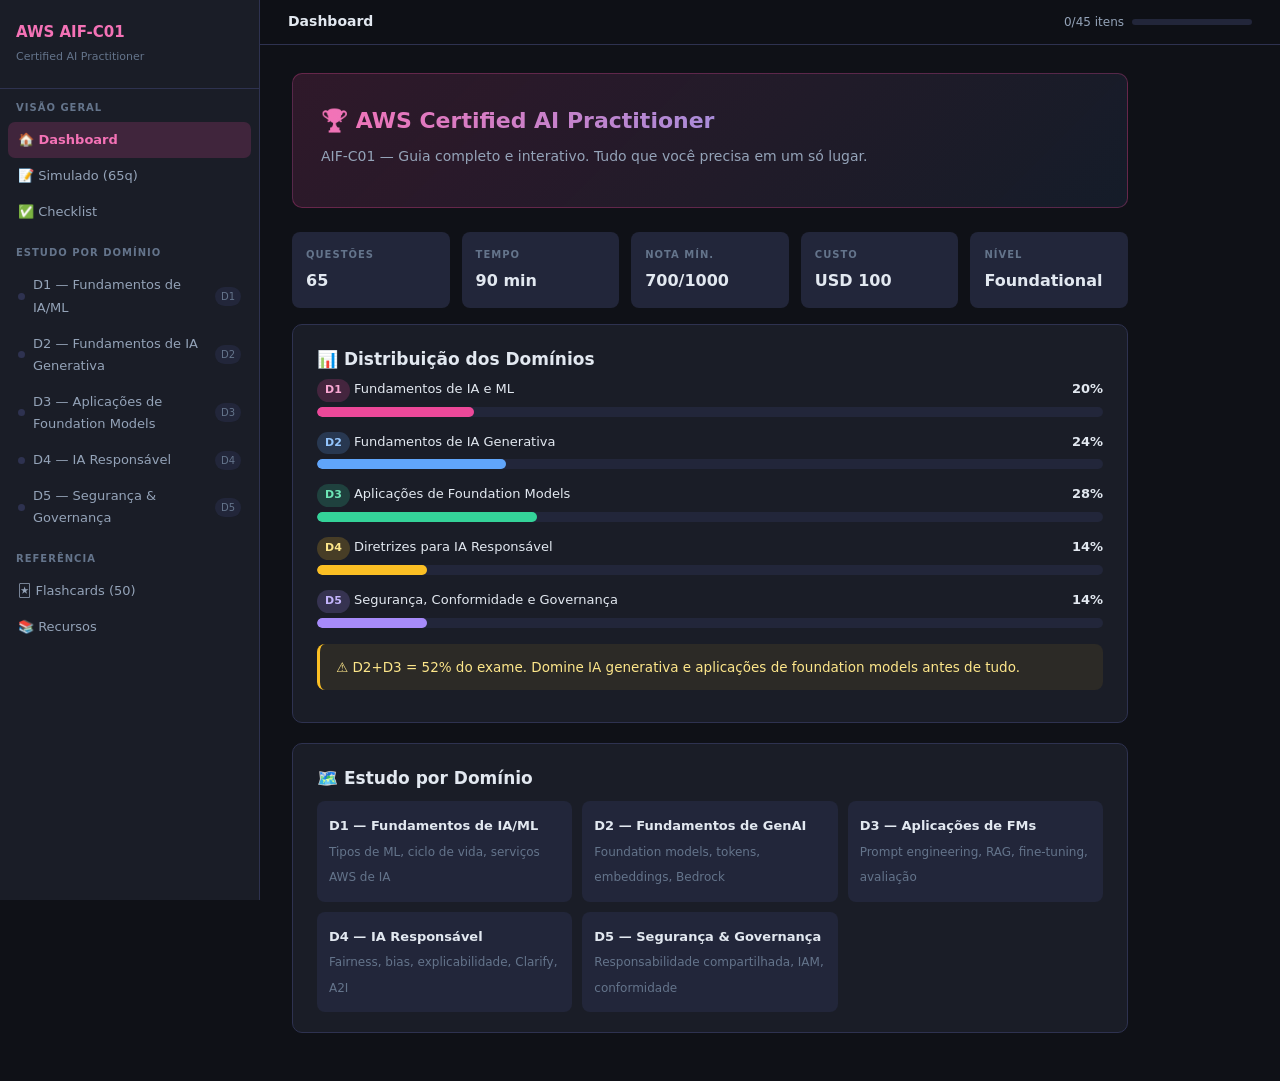
==== aws_aif_c01_study.html @ 3c51e14a "Add AWS AIF-C01 study page Adds a new certification study page for AWS AI Practitioner (AIF-C01) and" ====
<!DOCTYPE html>
<html lang="pt-BR">
<head>
<meta charset="UTF-8">
<meta name="viewport" content="width=device-width, initial-scale=1.0">
<title>AWS AIF-C01 — Guia de Estudos</title>
<style>
:root{--accent:#ec4899;--accent2:#f472b6;--accent-rgb:236,72,153;}
.td1{background:rgba(236,72,153,.2);color:#f9a8d4;}
.td2{background:rgba(96,165,250,.2);color:#93c5fd;}
.td3{background:rgba(52,211,153,.2);color:#6ee7b7;}
.td4{background:rgba(251,191,36,.2);color:#fde68a;}
.td5{background:rgba(167,139,250,.2);color:#c4b5fd;}
</style>
<link rel="stylesheet" href="study-engine.css">
</head>
<body>
<div id="overlay"></div>
<nav id="sidebar">
  <div id="sh" onclick="P('home',document.getElementById('nhome'))" style="cursor:pointer"><h1>AWS AIF-C01</h1><p>Certified AI Practitioner</p></div>
  <div class="ns">
    <div class="nst">Visão Geral</div>
    <div class="ni active" id="nhome" onclick="P('home',this)">🏠 Dashboard</div>
    <div class="ni" onclick="P('simulado',this)">📝 Simulado (65q)</div>
    <div class="ni" onclick="P('checklist',this)">✅ Checklist</div>
  </div>
  <div class="ns">
    <div class="nst">Estudo por Domínio</div>
    <div class="ni" id="nw1" onclick="P('w1',this)"><span class="dot"></span>D1 — Fundamentos de IA/ML<span class="nb">D1</span></div>
    <div class="ni" id="nw2" onclick="P('w2',this)"><span class="dot"></span>D2 — Fundamentos de IA Generativa<span class="nb">D2</span></div>
    <div class="ni" id="nw3" onclick="P('w3',this)"><span class="dot"></span>D3 — Aplicações de Foundation Models<span class="nb">D3</span></div>
    <div class="ni" id="nw4" onclick="P('w4',this)"><span class="dot"></span>D4 — IA Responsável<span class="nb">D4</span></div>
    <div class="ni" id="nw5" onclick="P('w5',this)"><span class="dot"></span>D5 — Segurança & Governança<span class="nb">D5</span></div>
  </div>
  <div class="ns">
    <div class="nst">Referência</div>
    <div class="ni" onclick="P('flashcards',this)">🃏 Flashcards (50)</div>
    <div class="ni" id="nresources" onclick="P('resources',this)">📚 Recursos</div>
  </div>
</nav>
<div id="main">
  <div id="topbar"><button id="hamburger" onclick="toggleSidebar()" aria-label="Menu">☰</button>
    <h2 id="tbtitle" onclick="P('home',document.getElementById('nhome'))" style="cursor:pointer" title="Voltar ao Dashboard">Dashboard</h2>
    <div class="pp"><span id="ptext">0 itens</span><div class="pbw"><div class="pbf" id="gpbar" style="width:0%"></div></div></div>
  </div>
  <div id="content">

<div id="page-home" class="page active">
  <div class="hero"><h1>🏆 AWS Certified AI Practitioner</h1><p>AIF-C01 — Guia completo e interativo. Tudo que você precisa em um só lugar.</p></div>
  <div class="ig">
    <div class="ii"><div class="lb">Questões</div><div class="vl">65</div></div>
    <div class="ii"><div class="lb">Tempo</div><div class="vl">90 min</div></div>
    <div class="ii"><div class="lb">Nota mín.</div><div class="vl">700/1000</div></div>
    <div class="ii"><div class="lb">Custo</div><div class="vl">USD 100</div></div>
    <div class="ii"><div class="lb">Nível</div><div class="vl">Foundational</div></div>
  </div>
  <div class="card">
    <div class="ct">📊 Distribuição dos Domínios</div>
    <div class="dbi"><div class="dbh"><span><span class="tag td1">D1</span> Fundamentos de IA e ML</span><strong>20%</strong></div><div class="dbt"><div class="dbf" style="width:0%;background:#ec4899" data-t="20"></div></div></div>
    <div class="dbi"><div class="dbh"><span><span class="tag td2">D2</span> Fundamentos de IA Generativa</span><strong>24%</strong></div><div class="dbt"><div class="dbf" style="width:0%;background:#60a5fa" data-t="24"></div></div></div>
    <div class="dbi"><div class="dbh"><span><span class="tag td3">D3</span> Aplicações de Foundation Models</span><strong>28%</strong></div><div class="dbt"><div class="dbf" style="width:0%;background:#34d399" data-t="28"></div></div></div>
    <div class="dbi"><div class="dbh"><span><span class="tag td4">D4</span> Diretrizes para IA Responsável</span><strong>14%</strong></div><div class="dbt"><div class="dbf" style="width:0%;background:#fbbf24" data-t="14"></div></div></div>
    <div class="dbi"><div class="dbh"><span><span class="tag td5">D5</span> Segurança, Conformidade e Governança</span><strong>14%</strong></div><div class="dbt"><div class="dbf" style="width:0%;background:#a78bfa" data-t="14"></div></div></div>
    <div class="al aw" style="margin-top:16px">⚠️ D2+D3 = 52% do exame. Domine IA generativa e aplicações de foundation models antes de tudo.</div>
  </div>
  <div class="card"><div class="ct">🗺️ Estudo por Domínio</div>
  <div style="display:grid;grid-template-columns:repeat(auto-fill,minmax(200px,1fr));gap:10px;margin-top:8px">
    <div style="background:var(--bg3);border-radius:8px;padding:12px;cursor:pointer" onclick="P('w1',document.getElementById('nw1'))"><strong style="font-size:13px">D1 — Fundamentos de IA/ML</strong><br><span style="font-size:12px;color:var(--text3)">Tipos de ML, ciclo de vida, serviços AWS de IA</span></div>
    <div style="background:var(--bg3);border-radius:8px;padding:12px;cursor:pointer" onclick="P('w2',document.getElementById('nw2'))"><strong style="font-size:13px">D2 — Fundamentos de GenAI</strong><br><span style="font-size:12px;color:var(--text3)">Foundation models, tokens, embeddings, Bedrock</span></div>
    <div style="background:var(--bg3);border-radius:8px;padding:12px;cursor:pointer" onclick="P('w3',document.getElementById('nw3'))"><strong style="font-size:13px">D3 — Aplicações de FMs</strong><br><span style="font-size:12px;color:var(--text3)">Prompt engineering, RAG, fine-tuning, avaliação</span></div>
    <div style="background:var(--bg3);border-radius:8px;padding:12px;cursor:pointer" onclick="P('w4',document.getElementById('nw4'))"><strong style="font-size:13px">D4 — IA Responsável</strong><br><span style="font-size:12px;color:var(--text3)">Fairness, bias, explicabilidade, Clarify, A2I</span></div>
    <div style="background:var(--bg3);border-radius:8px;padding:12px;cursor:pointer" onclick="P('w5',document.getElementById('nw5'))"><strong style="font-size:13px">D5 — Segurança & Governança</strong><br><span style="font-size:12px;color:var(--text3)">Responsabilidade compartilhada, IAM, conformidade</span></div>
  </div>
  </div>
</div>

<div id="page-simulado" class="page">
<h2 class="sh">📝 Simulado — AWS AIF-C01</h2>
<p style="margin-bottom:20px">65 questões · 90 min · Mínimo: 700/1000</p>
<div id="exam-start">
<div class="card" style="max-width:520px">
<div style="font-size:48px;text-align:center;margin-bottom:12px">🎓</div>
<div class="ct" style="justify-content:center">Pronto para o simulado?</div>
<p>Simula o exame real com questões embaralhadas e timer.</p>
<div style="display:grid;grid-template-columns:1fr 1fr;gap:10px;margin:16px 0"><div style="background:var(--bg3);padding:10px;border-radius:8px;font-size:13px"><strong>D1</strong> — 13q (20%)</div>
<div style="background:var(--bg3);padding:10px;border-radius:8px;font-size:13px"><strong>D2</strong> — 16q (24%)</div>
<div style="background:var(--bg3);padding:10px;border-radius:8px;font-size:13px"><strong>D3</strong> — 18q (28%)</div>
<div style="background:var(--bg3);padding:10px;border-radius:8px;font-size:13px"><strong>D4</strong> — 9q (14%)</div>
<div style="background:var(--bg3);padding:10px;border-radius:8px;font-size:13px;grid-column:span 2;text-align:center"><strong>D5</strong> — 9q (14%)</div>
</div>
<button class="btn bp" style="font-size:15px;padding:12px 32px;width:100%;margin-top:8px" onclick="startExam()">▶ Iniciar Simulado</button>
</div>
</div>
<div id="exam-body" style="display:none">
<div class="exam-header">
<div><div style="font-size:11px;color:var(--text3)">TEMPO</div><div class="exam-timer" id="exam-clock">90:00</div></div>
<div class="exam-prog">
<div class="exam-qnum" id="exam-qnum">Questão 1 de 65</div>
<div class="exam-bar"><div class="exam-bf" id="exam-bf" style="width:1%"></div></div>
<div style="font-size:11px;color:var(--text3);margin-top:4px" id="exam-score-live">Respondidas: 0 | Marcadas: 0</div>
</div>
</div>
<div class="card">
<div class="exam-domain" id="exam-domain"></div>
<div class="exam-q" id="exam-q"></div>
<div id="exam-opts"></div>
<div class="exam-nav">
<button class="btn bg" onclick="examNav(-1)">← Anterior</button>
<button class="exam-flag" onclick="examFlag()">🚩 Marcar</button>
<button class="btn bp" onclick="examNav(1)" style="margin-left:auto">Próxima →</button>
</div>
<div style="margin-top:12px;display:flex;gap:6px;flex-wrap:wrap" id="exam-dots"></div>
</div>
<button class="btn" onclick="finishExam()" style="background:#f87171;color:#fff;margin-top:4px">⏹ Encerrar</button>
</div>
<div id="exam-result" style="display:none"><div class="card" id="exam-result-card"></div></div>
<div class="card"><div class="ct">📈 Histórico de Tentativas</div><div id="exam-history"></div></div>
</div>

<div id="page-w1" class="page">
<h2 class="sh">D1 — Fundamentos de IA e ML</h2><p style="margin-bottom:20px">Conceitos de IA/ML/Deep Learning, tipos de aprendizado, ciclo de vida de ML, serviços AWS de IA</p>
<div class="card"><div class="ct">🧠 Quiz — D1 — Fundamentos de IA e ML</div><div id="qw1"></div></div>
</div>
<div id="page-w2" class="page">
<h2 class="sh">D2 — Fundamentos de IA Generativa</h2><p style="margin-bottom:20px">Foundation models, tokens, embeddings, Transformers, Amazon Bedrock, RAG</p>
<div class="card"><div class="ct">🧠 Quiz — D2 — Fundamentos de IA Generativa</div><div id="qw2"></div></div>
</div>
<div id="page-w3" class="page">
<h2 class="sh">D3 — Aplicações de Foundation Models</h2><p style="margin-bottom:20px">Prompt engineering, RAG, fine-tuning, Bedrock Agents/Knowledge Bases, avaliação de modelos</p>
<div class="card"><div class="ct">🧠 Quiz — D3 — Aplicações de Foundation Models</div><div id="qw3"></div></div>
</div>
<div id="page-w4" class="page">
<h2 class="sh">D4 — Diretrizes para IA Responsável</h2><p style="margin-bottom:20px">Fairness, bias, explicabilidade, SageMaker Clarify, Amazon A2I, Guardrails</p>
<div class="card"><div class="ct">🧠 Quiz — D4 — Diretrizes para IA Responsável</div><div id="qw4"></div></div>
</div>
<div id="page-w5" class="page">
<h2 class="sh">D5 — Segurança, Conformidade e Governança</h2><p style="margin-bottom:20px">Responsabilidade compartilhada, IAM, criptografia, conformidade, governança de dados</p>
<div class="card"><div class="ct">🧠 Quiz — D5 — Segurança, Conformidade e Governança</div><div id="qw5"></div></div>
</div>

<div id="page-flashcards" class="page">
<h2 class="sh">🃏 Flashcards (50 cards)</h2>
<p>Clique no card para revelar. Use setas ou teclado ← → para navegar, Espaço para virar.</p>
<div style="display:flex;gap:8px;margin-bottom:16px;flex-wrap:wrap" id="fc-tags"></div>
<div class="fcw" onclick="flipFC()">
<div class="fc" id="fc-card">
<div class="cf front"><div style="font-size:12px;color:var(--accent2);margin-bottom:10px"><span id="fc-dom"></span><span id="fc-due-badge" class="fc-due-badge" style="display:none">revisão</span></div><div style="font-size:16px;font-weight:600;line-height:1.5" id="fc-front"></div><div class="hint">clique para revelar →</div></div>
<div class="cf back"><div style="font-size:12px;color:var(--green);margin-bottom:10px" id="fc-dom2"></div><div style="font-size:14px;line-height:1.6;color:var(--text)" id="fc-back"></div></div></div>
</div>
<div class="fc-known-controls">
<button class="btn fbt-unknown" onclick="fcMarkUnknown()">😕 Ainda não sei</button>
<button class="btn fbt-known" onclick="fcMarkKnown()">✅ Já sei</button>
</div>
<div style="display:flex;align-items:center;gap:12px;margin-bottom:12px">
<button class="btn bg" onclick="fcNav(-1)">← Anterior</button>
<span style="font-size:13px;color:var(--text3)" id="fc-ctr">1 / 50</span>
<button class="btn bg" onclick="fcNav(1)">Próximo →</button>
<button class="btn bp" onclick="shuffleFC()" style="margin-left:auto">🔀 Embaralhar</button>
</div>
</div>

<div id="page-checklist" class="page">
<h2 class="sh">✅ Checklist de Prontidão</h2>
<p>Marque os tópicos que você já domina. Progresso salvo automaticamente.</p>
<div class="cp"><div class="cpf" id="cpfill" style="width:0%"></div></div>
<div style="font-size:13px;color:var(--text2);margin-bottom:20px" id="cptxt">0 de 0 completos</div>
<div id="chklist"></div>
</div>

<div id="page-resources" class="page">
<h2 class="sh">📚 Recursos & Links</h2>
<div class="card"><a href="https://aws.amazon.com/certification/certified-ai-practitioner/" target="_blank" style="display:flex;align-items:center;gap:10px;padding:9px 0;border-bottom:1px solid rgba(46,50,80,.4);color:var(--text2);text-decoration:none;font-size:13.5px" onmouseover="this.style.color='var(--accent2)'" onmouseout="this.style.color='var(--text2)'">📘 AWS Certified AI Practitioner (Página oficial)</a>
<a href="https://aws.amazon.com/what-is/foundation-models/" target="_blank" style="display:flex;align-items:center;gap:10px;padding:9px 0;border-bottom:1px solid rgba(46,50,80,.4);color:var(--text2);text-decoration:none;font-size:13.5px" onmouseover="this.style.color='var(--accent2)'" onmouseout="this.style.color='var(--text2)'">🧠 O que são Foundation Models</a>
<a href="https://aws.amazon.com/bedrock/" target="_blank" style="display:flex;align-items:center;gap:10px;padding:9px 0;border-bottom:1px solid rgba(46,50,80,.4);color:var(--text2);text-decoration:none;font-size:13.5px" onmouseover="this.style.color='var(--accent2)'" onmouseout="this.style.color='var(--text2)'">☁️ Amazon Bedrock</a>
<a href="https://aws.amazon.com/machine-learning/ai-services/" target="_blank" style="display:flex;align-items:center;gap:10px;padding:9px 0;border-bottom:1px solid rgba(46,50,80,.4);color:var(--text2);text-decoration:none;font-size:13.5px" onmouseover="this.style.color='var(--accent2)'" onmouseout="this.style.color='var(--text2)'">🛠️ Serviços de IA da AWS</a>
<a href="https://aws.amazon.com/machine-learning/responsible-ai/" target="_blank" style="display:flex;align-items:center;gap:10px;padding:9px 0;border-bottom:1px solid rgba(46,50,80,.4);color:var(--text2);text-decoration:none;font-size:13.5px" onmouseover="this.style.color='var(--accent2)'" onmouseout="this.style.color='var(--text2)'">⚖️ IA Responsável na AWS</a>
<a href="https://docs.aws.amazon.com/whitepapers/latest/aws-overview/introduction.html" target="_blank" style="display:flex;align-items:center;gap:10px;padding:9px 0;border-bottom:1px solid rgba(46,50,80,.4);color:var(--text2);text-decoration:none;font-size:13.5px" onmouseover="this.style.color='var(--accent2)'" onmouseout="this.style.color='var(--text2)'">📄 AWS Overview — The Basics</a>
<a href="https://aws.amazon.com/free/" target="_blank" style="display:flex;align-items:center;gap:10px;padding:9px 0;border-bottom:1px solid rgba(46,50,80,.4);color:var(--text2);text-decoration:none;font-size:13.5px" onmouseover="this.style.color='var(--accent2)'" onmouseout="this.style.color='var(--text2)'">🔧 AWS Free Tier — Pratique sem custo</a>
</div>
</div>

</div></div></div>
<script src="study-engine.js"></script>
<script>
const TITLES={'home':'Dashboard','simulado':'Simulado Completo','flashcards':'Flashcards','checklist':'Checklist','resources':'Recursos','w1':'D1 — Fundamentos de IA e ML','w2':'D2 — Fundamentos de IA Generativa','w3':'D3 — Aplicações de Foundation Models','w4':'D4 — IA Responsável','w5':'D5 — Segurança & Governança',};
const QD={
w1:[
{q:'O que é Machine Learning?',o:['Um conjunto de regras codificadas manualmente para toda decisão','Subcampo da IA em que sistemas aprendem padrões a partir de dados em vez de serem explicitamente programados','Um tipo de banco de dados NoSQL','Uma técnica exclusiva para geração de imagens'],a:1,e:'ML permite que sistemas aprendam padrões e façam previsões a partir de dados, sem regras explícitas codificadas para cada cenário.'},
{q:'Qual é a relação entre IA, ML e Deep Learning?',o:['São termos equivalentes','ML é subconjunto de IA; Deep Learning é subconjunto de ML','Deep Learning é o campo mais amplo','IA é subconjunto de ML'],a:1,e:'IA ⊃ ML ⊃ Deep Learning — cada um é um subconjunto mais especializado do anterior.'},
{q:'O que caracteriza aprendizado supervisionado?',o:['Não usa dados rotulados','Usa dados rotulados (com respostas conhecidas) para treinar o modelo','Aprende por tentativa e erro com recompensas','Agrupa dados sem rótulos'],a:1,e:'Supervised learning treina com pares entrada-saída rotulados (labels conhecidos), como classificação e regressão.'},
{q:'O que caracteriza aprendizado não supervisionado?',o:['Usa recompensas e penalidades','Encontra padrões e estruturas em dados sem rótulos','Requer grandes volumes de dados rotulados','É usado apenas para geração de texto'],a:1,e:'Unsupervised learning (ex: clustering, redução de dimensionalidade) busca padrões em dados sem rótulos.'},
{q:'O que é aprendizado por reforço (reinforcement learning)?',o:['Aprendizado a partir de dados históricos rotulados','Um agente aprende por tentativa e erro, recebendo recompensas ou penalidades pelas ações','Agrupamento de dados semelhantes','Redução de dimensionalidade de features'],a:1,e:'RL treina um agente a tomar decisões sequenciais maximizando recompensa cumulativa através de interação com um ambiente.'},
{q:'Quais são as etapas típicas do ciclo de vida de ML?',o:['Apenas treinamento e deploy','Coleta de dados → preparação → engenharia de features → treinamento → avaliação → deploy → monitoramento','Apenas coleta e avaliação','Deploy seguido de coleta de dados'],a:1,e:'O ciclo de vida de ML é iterativo: coleta/preparação de dados, feature engineering, treinamento, avaliação, deploy e monitoramento contínuo.'},
{q:'O que é "overfitting" em um modelo de ML?',o:['O modelo generaliza bem para dados novos','O modelo memoriza os dados de treino e performa mal em dados novos','O modelo não aprendeu nada dos dados','O modelo tem poucos parâmetros'],a:1,e:'Overfitting ocorre quando o modelo se ajusta excessivamente aos dados de treino, perdendo capacidade de generalização.'},
{q:'Qual serviço AWS é usado para construir, treinar e implantar modelos de ML customizados?',o:['Amazon Comprehend','Amazon SageMaker','Amazon Polly','Amazon Textract'],a:1,e:'SageMaker é o serviço central da AWS para todo o ciclo de vida de ML: preparação de dados, treinamento, tuning e deploy de modelos customizados.'},
{q:'Qual serviço AWS extrai texto e dados estruturados de documentos escaneados (formulários, notas fiscais)?',o:['Amazon Rekognition','Amazon Textract','Amazon Transcribe','Amazon Kendra'],a:1,e:'Textract extrai texto, tabelas e formulários de documentos digitalizados usando OCR e ML.'},
{q:'Quando NÃO é apropriado usar machine learning para resolver um problema?',o:['Quando há grande volume de dados históricos','Quando regras determinísticas simples já resolvem o problema com precisão','Quando o problema envolve padrões complexos','Quando é necessário processar linguagem natural'],a:1,e:'ML adiciona complexidade e custo; se um conjunto simples de regras (if/else) resolve o problema de forma confiável, ML é desnecessário.'},
],
w2:[
{q:'O que é um foundation model (modelo de fundação)?',o:['Um modelo pequeno treinado para uma única tarefa específica','Um modelo grande pré-treinado em dados massivos e diversos, adaptável a múltiplas tarefas','Um banco de dados de treinamento','Um algoritmo de clustering'],a:1,e:'Foundation models são pré-treinados em grandes volumes de dados diversos e podem ser adaptados (fine-tuned ou via prompting) para várias tarefas downstream.'},
{q:'O que é um "token" no contexto de modelos de linguagem?',o:['Uma senha de autenticação da API','Uma unidade de texto (palavra, subpalavra ou caractere) que o modelo processa','Um tipo de rede neural','Uma métrica de avaliação'],a:1,e:'Tokens são as unidades básicas de texto (fragmentos de palavras) em que o modelo divide o input/output para processamento.'},
{q:'O que são "embeddings"?',o:['Representações numéricas (vetores) de texto/dados que capturam significado semântico','Um tipo de arquitetura de rede neural','Parâmetros do modelo','Hiperparâmetros de treinamento'],a:0,e:'Embeddings convertem texto (ou outros dados) em vetores numéricos, posicionando itens semanticamente similares próximos no espaço vetorial.'},
{q:'O que é a arquitetura Transformer, base dos LLMs modernos?',o:['Uma rede neural convolucional para imagens','Uma arquitetura baseada em "self-attention" que processa sequências em paralelo','Um algoritmo de clustering','Um tipo de banco de dados vetorial'],a:1,e:'Transformers usam self-attention para pesar a importância relativa de diferentes tokens em uma sequência, permitindo processamento paralelo eficiente.'},
{q:'O que é "alucinação" em IA generativa?',o:['Quando o modelo se recusa a responder','Quando o modelo gera conteúdo factualmente incorreto ou fabricado com confiança','Quando o modelo demora para responder','Quando o modelo usa muitos tokens'],a:1,e:'Alucinação é quando o modelo generativo produz informação incorreta, inventada ou não fundamentada, mas apresentada como fato.'},
{q:'Qual é uma desvantagem inerente dos modelos generativos que profissionais devem considerar?',o:['São sempre determinísticos','Podem ser não-determinísticos, difíceis de interpretar e propensos a alucinação','Não requerem avaliação humana','São sempre mais baratos que soluções tradicionais'],a:1,e:'Modelos generativos podem produzir saídas diferentes para o mesmo input (não-determinismo), têm baixa interpretabilidade e podem alucinar.'},
{q:'O que é o Amazon Bedrock?',o:['Um serviço de banco de dados relacional','Um serviço totalmente gerenciado que oferece acesso a múltiplos foundation models via API unificada','Uma ferramenta de visualização de dados','Um serviço de armazenamento de objetos'],a:1,e:'Bedrock oferece acesso serverless a FMs de múltiplos provedores através de uma API única, sem gerenciar infraestrutura.'},
{q:'Qual é a diferença entre um "base model" e um modelo fine-tuned?',o:['São idênticos','Base model é o modelo pré-treinado original; fine-tuned foi adicionalmente treinado em dados específicos','Fine-tuned é sempre menor que o base model','Base model não pode ser usado diretamente'],a:1,e:'O base model é o FM pré-treinado geral; fine-tuning ajusta seus pesos com dados adicionais específicos para melhorar performance em uma tarefa/domínio.'},
{q:'O que é RAG (Retrieval-Augmented Generation)?',o:['Uma técnica de compressão de modelos','Técnica que combina recuperação de informação externa com geração de texto pelo modelo','Um tipo de fine-tuning','Um algoritmo de treinamento supervisionado'],a:1,e:'RAG recupera documentos/trechos relevantes de uma base de conhecimento externa e os injeta no contexto do prompt.'},
{q:'Quais fatores são importantes ao escolher um foundation model para uma aplicação?',o:['Apenas o preço','Custo, latência, modalidade suportada, tamanho da janela de contexto e capacidades da tarefa','Apenas a popularidade do modelo','Apenas o número de parâmetros'],a:1,e:'A seleção de modelo deve balancear custo, latência, modalidades suportadas, tamanho de contexto e adequação às capacidades exigidas.'},
{q:'O que são modelos de difusão (diffusion models)?',o:['Modelos que geram texto através de árvores de decisão','Modelos generativos que aprendem a reverter um processo de adição de ruído, usados para gerar imagens','Modelos usados apenas para classificação','Modelos que fazem apenas tradução de idiomas'],a:1,e:'Diffusion models aprendem a remover ruído progressivamente de dados aleatórios até formar uma saída coerente.'},
{q:'Qual é uma métrica de valor de negócio relevante ao avaliar uma solução de IA generativa?',o:['Apenas o número de parâmetros do modelo','Eficiência, taxa de conversão e desempenho cross-domain','Apenas a velocidade de treinamento','Apenas o tamanho do dataset de treino'],a:1,e:'Métricas de negócio incluem eficiência operacional, taxa de conversão, satisfação do cliente e desempenho consistente entre casos de uso.'},
],
w3:[
{q:'O que é "prompt engineering"?',o:['Um tipo de fine-tuning','A prática de projetar e refinar prompts para obter as melhores respostas de um modelo generativo','Um algoritmo de treinamento de redes neurais','Uma técnica de compressão de modelos'],a:1,e:'Prompt engineering estrutura instruções/exemplos no prompt para guiar o modelo, sem alterar seus pesos.'},
{q:'O que é "few-shot prompting"?',o:['Fornecer zero exemplos no prompt','Incluir alguns exemplos de entrada-saída no prompt para guiar o formato/estilo da resposta','Treinar o modelo com poucos dados','Reduzir o tamanho do modelo'],a:1,e:'Few-shot prompting inclui alguns exemplos (input→output) no prompt, ajudando o modelo a entender o padrão esperado.'},
{q:'O que é "chain-of-thought prompting"?',o:['Pedir ao modelo para responder o mais rápido possível','Instruir o modelo a explicitar seu raciocínio passo a passo antes da resposta final','Encadear múltiplos modelos diferentes','Um tipo de fine-tuning supervisionado'],a:1,e:'Chain-of-thought (CoT) pede ao modelo para "pensar em voz alta", melhorando desempenho em tarefas de raciocínio.'},
{q:'Uma empresa quer que um FM responda com base em documentos internos atualizados diariamente, sem re-treinar o modelo. Qual abordagem é mais apropriada?',o:['Pré-treinamento do zero','RAG (Retrieval-Augmented Generation)','Fine-tuning completo do modelo','Reduzir a temperature do modelo'],a:1,e:'RAG incorpora conhecimento atualizado externamente sem o custo/latência de re-treinar o modelo.'},
{q:'Quais são os componentes típicos de uma arquitetura RAG?',o:['Apenas o modelo de linguagem','Base vetorial, mecanismo de embeddings, componente de recuperação e o modelo gerador','Apenas um banco de dados relacional','Apenas um pipeline de fine-tuning'],a:1,e:'RAG combina dados fonte em embeddings, um retriever que busca trechos relevantes, e o FM que gera a resposta.'},
{q:'Qual recurso do Amazon Bedrock consulta automaticamente uma base de conhecimento para respostas fundamentadas?',o:['Bedrock Guardrails','Knowledge Bases for Amazon Bedrock','Bedrock Playground','Model Evaluation'],a:1,e:'Knowledge Bases implementa RAG de forma gerenciada: indexa documentos, cria embeddings e recupera contexto relevante.'},
{q:'O que são "Agents for Amazon Bedrock"?',o:['Um serviço de suporte ao cliente','Recurso que permite FMs executarem tarefas multi-etapas invocando APIs externas','Um tipo de banco de dados vetorial','Uma ferramenta apenas de visualização'],a:1,e:'Bedrock Agents orquestram chamadas de API e raciocínio para que um FM complete tarefas complexas de forma autônoma.'},
{q:'Quando fine-tuning é mais apropriado do que prompt engineering?',o:['Quando é necessária apenas uma mudança rápida e barata de comportamento','Quando é necessário adaptar consistentemente o estilo/domínio e prompt engineering não é suficiente','Sempre, para qualquer caso de uso','Nunca — RAG substitui fine-tuning em todos os casos'],a:1,e:'Fine-tuning é indicado quando o comportamento precisa ser consistente e profundo, não alcançável apenas com prompting.'},
{q:'O que é ROUGE, usado na avaliação de modelos generativos?',o:['Uma métrica de custo computacional','Métrica que compara sobreposição de n-gramas entre o texto gerado e uma referência','Um algoritmo de treinamento','Um tipo de arquitetura de rede neural'],a:1,e:'ROUGE mede a sobreposição de sequências de palavras entre a saída do modelo e um texto de referência, comum em sumarização.'},
{q:'Por que a avaliação humana continua importante mesmo com métricas automáticas?',o:['Métricas automáticas capturam perfeitamente qualidade e coerência','Métricas automáticas podem não capturar nuances de qualidade, coerência e segurança','Avaliação humana é mais barata','Avaliação humana é sempre desnecessária'],a:1,e:'Métricas automáticas medem sobreposição textual mas não necessariamente qualidade real ou adequação.'},
{q:'O que é "Amazon SageMaker JumpStart"?',o:['Um serviço de banco de dados','Hub que oferece foundation models prontos para deploy e fine-tuning dentro do SageMaker','Uma ferramenta de BI','Um serviço de rede'],a:1,e:'SageMaker JumpStart fornece acesso a FMs e modelos pré-treinados com deploy e fine-tuning simplificados.'},
{q:'Uma equipe quer testar prompts em diferentes FMs no Bedrock antes de integrar à aplicação. Qual recurso usar?',o:['Bedrock Agents','Bedrock Playgrounds','Bedrock Guardrails','Bedrock Knowledge Bases'],a:1,e:'Os Playgrounds do Bedrock permitem testar prompts interativamente em diferentes modelos via console.'},
{q:'O que caracteriza pré-treinamento (pre-training), em contraste com fine-tuning?',o:['Pre-training usa poucos dados; fine-tuning usa muitos dados','Pre-training treina o modelo do zero em grandes volumes de dados gerais; fine-tuning ajusta um modelo já pronto','São o mesmo processo','Pre-training é sempre mais barato que fine-tuning'],a:1,e:'Pre-training constrói as capacidades gerais a partir de grandes corpora; fine-tuning refina um modelo já pronto com dados menores.'},
{q:'Qual é um trade-off importante do fine-tuning completo em vez de prompt engineering?',o:['Fine-tuning é sempre mais rápido e barato','Fine-tuning geralmente exige mais dados, tempo e custo, mas pode gerar resultados mais consistentes','Prompt engineering sempre supera fine-tuning em qualidade','Não há diferença prática entre as duas abordagens'],a:1,e:'Fine-tuning requer investimento maior comparado ao prompt engineering, mas pode produzir comportamento mais consistente e especializado.'},
],
w4:[
{q:'Quais são exemplos de dimensões da IA responsável segundo a AWS?',o:['Apenas velocidade e custo','Fairness, explicabilidade, privacidade/segurança, transparência, robustez, governança e controlabilidade','Apenas precisão do modelo','Apenas escalabilidade'],a:1,e:'A AWS define múltiplas dimensões: fairness, explainability, privacy & security, safety, controllability, veracity & robustness, transparency e governance.'},
{q:'O que é "viés" (bias) em um modelo de ML, e de onde geralmente se origina?',o:['Apenas de erros de programação','Frequentemente de dados de treinamento não representativos ou de escolhas no design do algoritmo','Apenas de hardware insuficiente','Nunca ocorre em modelos bem treinados'],a:1,e:'Bias pode vir de dados de treino não representativos ou de decisões no design/algoritmo do modelo.'},
{q:'Qual ferramenta da AWS ajuda a detectar viés e explicar previsões de modelos de ML?',o:['Amazon SageMaker Clarify','Amazon Comprehend','Amazon Polly','AWS Config'],a:0,e:'SageMaker Clarify detecta possíveis vieses nos dados e modelos e fornece explicações sobre as previsões.'},
{q:'O que é "Amazon Augmented AI (A2I)"?',o:['Um serviço de tradução automática','Serviço que facilita a construção de fluxos de revisão humana (human-in-the-loop)','Uma ferramenta de treinamento de modelos','Um banco de dados vetorial'],a:1,e:'Amazon A2I permite inserir revisão humana em pontos do pipeline de ML, especialmente para previsões de baixa confiança.'},
{q:'Qual é a diferença entre "interpretabilidade" e "explicabilidade" de um modelo?',o:['São sinônimos exatos','Interpretabilidade é entender como o modelo funciona internamente; explicabilidade explica por que uma previsão foi feita','Interpretabilidade só se aplica a modelos generativos','Explicabilidade elimina a necessidade de testes'],a:1,e:'Interpretabilidade é sobre o funcionamento geral do modelo; explicabilidade foca em justificar decisões individuais.'},
{q:'O que são "Guardrails for Amazon Bedrock"?',o:['Um serviço de monitoramento de custos','Recurso que permite filtros de conteúdo e políticas para restringir tópicos indesejados nas respostas de FMs','Um algoritmo de treinamento','Uma ferramenta de versionamento de modelos'],a:1,e:'Guardrails permitem bloquear tópicos indesejados, filtrar conteúdo nocivo e redigir informação sensível nas interações com FMs.'},
{q:'Por que a transparência é importante em sistemas de IA usados para decisões de alto impacto?',o:['Não é importante, apenas a acurácia importa','Permite que usuários e reguladores entendam e confiem no processo decisório, e possibilita auditoria','Transparência sempre reduz a acurácia do modelo','Só é relevante para modelos pequenos'],a:1,e:'Em decisões de alto impacto, transparência permite auditoria, conformidade regulatória e confiança do usuário.'},
{q:'O que são "AWS AI Service Cards"?',o:['Cartões de crédito para serviços de IA','Documentação sobre casos de uso pretendidos, limitações e considerações de fairness/desempenho de serviços de IA da AWS','Um tipo de instância de EC2','Um plano de suporte'],a:1,e:'AI Service Cards documentam de forma transparente o propósito, limitações e boas práticas de serviços de IA da AWS.'},
],
w5:[
{q:'Qual é o modelo de responsabilidade compartilhada aplicado a serviços de IA gerenciados da AWS?',o:['O cliente é responsável por tudo, incluindo a infraestrutura física','A AWS protege a infraestrutura (segurança DA nuvem); o cliente cuida dos dados e configurações (segurança NA nuvem)','Não existe responsabilidade compartilhada para serviços de IA','Apenas a AWS é responsável por tudo'],a:1,e:'O mesmo modelo se aplica: AWS protege a infraestrutura subjacente; o cliente é responsável pelos dados, IAM e uso adequado.'},
{q:'Qual serviço AWS fornece acesso a relatórios de conformidade (SOC, ISO) relevantes para soluções de IA?',o:['AWS Trusted Advisor','AWS Artifact','Amazon CloudWatch','AWS Config'],a:1,e:'AWS Artifact é o portal self-service para baixar relatórios de auditoria e conformidade.'},
{q:'O que é "governança de dados" no contexto de soluções de IA?',o:['Apenas backup de dados','Controles para garantir qualidade, linhagem, segurança e uso apropriado dos dados usados em modelos de IA','Apenas criptografia de dados','Apenas armazenamento em múltiplas regiões'],a:1,e:'Governança de dados envolve controles sobre qualidade, linhagem, classificação, segurança e políticas de uso dos dados.'},
{q:'Por que rastrear a "linhagem de dados" (data lineage) é importante em pipelines de ML?',o:['Não é importante para IA','Permite rastrear a origem e transformações dos dados, essencial para auditoria e conformidade','Apenas reduz custos de armazenamento','Serve apenas para melhorar performance de treino'],a:1,e:'Data lineage permite rastrear de onde vieram os dados e como foram transformados, essencial para auditoria e debugging.'},
{q:'Qual mecanismo AWS permite que uma aplicação acesse serviços de IA sem passar pela internet pública?',o:['Internet Gateway','AWS PrivateLink / VPC Endpoints','NAT Gateway público','Elastic IP'],a:1,e:'PrivateLink/VPC Endpoints permitem conexão privada entre a VPC e serviços AWS sem tráfego pela internet pública.'},
{q:'Qual é uma prática recomendada de controle de acesso (IAM) para soluções de IA?',o:['Conceder acesso administrativo total a todos os usuários','Aplicar o princípio de least privilege, concedendo apenas permissões mínimas necessárias','Compartilhar credenciais root entre a equipe','Desabilitar logging para reduzir custos'],a:1,e:'Least privilege reduz o risco de uso indevido ou exposição acidental de modelos e dados de IA.'},
{q:'Por que monitorar e registrar o uso de modelos de IA em produção é uma prática de governança importante?',o:['Não traz nenhum benefício','Permite auditoria, detecção de uso indevido, rastreamento de custos e conformidade contínua','Apenas aumenta a latência sem benefício','É necessário apenas durante o desenvolvimento'],a:1,e:'Logging e monitoramento contínuo permitem auditoria, detecção de anomalias e evidência de conformidade.'},
{q:'Qual regulamentação é frequentemente relevante para soluções de IA que processam dados pessoais de cidadãos europeus?',o:['HIPAA apenas','GDPR (Regulamento Geral de Proteção de Dados)','Apenas leis dos EUA','Nenhuma regulamentação se aplica a IA'],a:1,e:'O GDPR regula o tratamento de dados pessoais de residentes da UE, com requisitos relevantes para sistemas de IA.'},
{q:'O que é um risco de segurança específico de prompts em aplicações de IA generativa expostas a usuários finais?',o:['Prompts nunca representam risco de segurança','Prompt injection: manipulação do modelo para ignorar instruções originais ou vazar dados sensíveis','Apenas a velocidade de resposta importa','Prompts não precisam de nenhuma validação'],a:1,e:'Prompt injection é uma técnica em que inputs maliciosos tentam manipular o modelo a ignorar suas instruções de sistema.'},
],
};
const EXAM=[
{d:'D1',q:'Qual das alternativas melhor define Machine Learning?',o:['Um conjunto de regras codificadas manualmente para todas as decisões','Um subcampo da IA em que sistemas aprendem padrões a partir de dados em vez de serem explicitamente programados','Um tipo de banco de dados NoSQL','Uma técnica exclusiva para geração de imagens'],a:1,e:'ML permite que sistemas aprendam padrões e façam previsões a partir de dados, sem regras explícitas codificadas para cada cenário.'},
{d:'D1',q:'O que é uma "feature" em um modelo de ML?',o:['O resultado final da previsão','Uma variável de entrada usada pelo modelo para fazer previsões','Um tipo de algoritmo de treinamento','O nome do dataset'],a:1,e:'Features são as variáveis/atributos de entrada que o modelo usa para aprender padrões e gerar previsões.'},
{d:'D1',q:'O que é um "label" (rótulo) em aprendizado supervisionado?',o:['O nome do modelo treinado','O valor de saída conhecido/correto associado a um exemplo de treino','Um hiperparâmetro do algoritmo','Uma métrica de avaliação'],a:1,e:'Labels são os valores de saída corretos/conhecidos em um dataset rotulado, usados para treinar e avaliar modelos supervisionados.'},
{d:'D1',q:'O que significa "underfitting" em um modelo?',o:['O modelo é complexo demais e memoriza os dados de treino','O modelo é simples demais para capturar os padrões dos dados, tendo baixo desempenho tanto no treino quanto em novos dados','O modelo tem desempenho perfeito','O modelo usa muitos parâmetros'],a:1,e:'Underfitting ocorre quando o modelo é simples demais para capturar os padrões relevantes, resultando em baixa performance geral.'},
{d:'D1',q:'Qual serviço AWS converte fala em texto?',o:['Amazon Polly','Amazon Transcribe','Amazon Translate','Amazon Lex'],a:1,e:'Amazon Transcribe realiza reconhecimento automático de fala (speech-to-text).'},
{d:'D1',q:'Qual serviço AWS converte texto em fala natural?',o:['Amazon Transcribe','Amazon Polly','Amazon Comprehend','Amazon Rekognition'],a:1,e:'Amazon Polly realiza text-to-speech, convertendo texto em áudio com voz natural.'},
{d:'D1',q:'Qual serviço AWS realiza análise de sentimento, extração de entidades e detecção de idioma em texto?',o:['Amazon Comprehend','Amazon Textract','Amazon Kendra','Amazon Forecast'],a:0,e:'Amazon Comprehend é o serviço de NLP da AWS para análise de sentimento, extração de entidades-chave e detecção de idioma.'},
{d:'D1',q:'Qual serviço AWS é especializado em busca inteligente (semantic search) corporativa?',o:['Amazon Kendra','Amazon Personalize','Amazon Forecast','AWS Glue'],a:0,e:'Amazon Kendra é um serviço de busca empresarial com NLP, permitindo consultas em linguagem natural sobre documentos corporativos.'},
{d:'D1',q:'Qual serviço AWS gera previsões de séries temporais (demanda, vendas futuras)?',o:['Amazon Forecast','Amazon Personalize','Amazon Rekognition','Amazon Lex'],a:0,e:'Amazon Forecast usa ML para gerar previsões precisas de séries temporais a partir de dados históricos.'},
{d:'D1',q:'Qual serviço AWS constrói chatbots e assistentes de voz conversacionais?',o:['Amazon Lex','Amazon Polly','Amazon Comprehend','Amazon Translate'],a:0,e:'Amazon Lex fornece a mesma tecnologia de compreensão de linguagem natural da Alexa para construir chatbots e interfaces de voz.'},
{d:'D1',q:'Por que instâncias com GPU são frequentemente usadas para treinar modelos de deep learning?',o:['GPUs são mais baratas que CPUs','GPUs realizam processamento paralelo massivo, acelerando cálculos matriciais intensivos do treinamento','GPUs consomem menos energia','GPUs armazenam mais dados que CPUs'],a:1,e:'GPUs são otimizadas para operações matriciais paralelas, essenciais para o treinamento eficiente de redes neurais profundas.'},
{d:'D1',q:'O que é "engenharia de features" (feature engineering)?',o:['O processo de remover todos os dados de um dataset','O processo de selecionar, transformar e criar variáveis de entrada que melhoram o desempenho do modelo','Um tipo de arquitetura de modelo','A etapa final de deploy de um modelo'],a:1,e:'Feature engineering envolve selecionar, transformar e criar features relevantes a partir dos dados brutos para melhorar o aprendizado do modelo.'},
{d:'D1',q:'Qual é um caso de uso apropriado para IA/ML segundo os princípios de seleção de casos de uso da AWS?',o:['Problemas com regras fixas e simples que nunca mudam','Problemas complexos, com grande volume de dados e padrões difíceis de codificar manualmente, onde a precisão perfeita não é obrigatória','Qualquer problema, independentemente de complexidade ou dados disponíveis','Apenas problemas de classificação de imagens'],a:1,e:'ML é mais indicado para problemas complexos com muitos dados e padrões não triviais, onde uma solução aproximada é aceitável.'},
{d:'D2',q:'O que diferencia IA generativa de IA discriminativa/preditiva tradicional?',o:['IA generativa apenas classifica dados existentes','IA generativa cria novo conteúdo similar aos dados de treino, enquanto a discriminativa classifica ou prevê com base em dados existentes','Não há diferença entre elas','IA generativa não usa redes neurais'],a:1,e:'Modelos generativos aprendem a distribuição dos dados para criar novos conteúdos; modelos discriminativos aprendem a distinguir/classificar categorias existentes.'},
{d:'D2',q:'O que é o "contexto" (context window) de um LLM?',o:['O histórico de todas as conversas já realizadas pelo modelo desde seu lançamento','A quantidade máxima de tokens que o modelo pode processar em uma única interação','O número de parâmetros do modelo','O conjunto de dados usado no treinamento'],a:1,e:'A janela de contexto define o limite de tokens (entrada + saída) que o modelo consegue processar em uma única chamada.'},
{d:'D2',q:'O que é "temperature" como parâmetro de inferência em um LLM?',o:['A velocidade de processamento do servidor','Parâmetro que controla a aleatoriedade/criatividade das respostas — valores baixos geram saídas mais determinísticas','O custo por token gerado','O tamanho do modelo em GB'],a:1,e:'Temperature ajusta a aleatoriedade da amostragem de tokens: valores próximos de 0 tornam a saída mais previsível, valores altos aumentam a diversidade.'},
{d:'D2',q:'Qual é uma vantagem de usar um foundation model pré-treinado em vez de treinar um modelo do zero?',o:['Elimina totalmente a necessidade de dados','Reduz drasticamente o tempo e custo de desenvolvimento, aproveitando conhecimento já aprendido','Garante 100% de precisão em qualquer tarefa','Elimina a necessidade de qualquer avaliação'],a:1,e:'Foundation models já capturam conhecimento geral extenso, permitindo adaptação rápida e barata a novas tarefas.'},
{d:'D2',q:'O que é o PartyRock, um app builder da AWS?',o:['Um serviço de banco de dados','Um playground gratuito baseado em Amazon Bedrock para criar apps de IA generativa sem código','Uma ferramenta de monitoramento de rede','Um serviço de CDN'],a:1,e:'PartyRock é um playground sem código, construído sobre o Amazon Bedrock, para experimentar e criar aplicações de IA generativa.'},
{d:'D2',q:'O que é o Amazon Q?',o:['Um banco de dados NoSQL','Um assistente de IA generativa da AWS voltado para produtividade empresarial e desenvolvimento de software','Um serviço de rede privada virtual','Um tipo de instância EC2'],a:1,e:'Amazon Q é o assistente de IA generativa da AWS, com variantes para desenvolvedores (Q Developer) e uso empresarial (Q Business).'},
{d:'D2',q:'Por que a saída de um LLM pode variar mesmo com o mesmo prompt em execuções diferentes?',o:['Isso nunca acontece com LLMs','Devido ao processo de amostragem probabilística na geração de tokens, especialmente com temperature > 0','Porque o modelo é retreinado a cada chamada','Porque o modelo sempre falha na primeira tentativa'],a:1,e:'LLMs geram texto por amostragem probabilística sobre a distribuição de próximos tokens; com temperature > 0, isso introduz variabilidade.'},
{d:'D2',q:'O que é uma "GAN" (Generative Adversarial Network)?',o:['Um tipo de banco de dados vetorial','Arquitetura com duas redes (gerador e discriminador) competindo entre si para gerar dados sintéticos realistas','Um algoritmo de clustering','Uma métrica de avaliação de modelos'],a:1,e:'GANs treinam um gerador e um discriminador em um processo adversarial, resultando em geração de dados sintéticos cada vez mais realistas.'},
{d:'D2',q:'Qual é um risco de negócio relacionado ao uso de IA generativa que uma empresa deve avaliar antes de adotar a tecnologia?',o:['Redução de custos operacionais','Possibilidade de gerar conteúdo incorreto, tendencioso ou inadequado que afete a reputação da marca','Aumento automático de receita','Eliminação de todos os riscos de segurança'],a:1,e:'Alucinações, viés e conteúdo inadequado gerados por IA podem causar danos à reputação, exigindo avaliação de risco antes da adoção.'},
{d:'D2',q:'O que são "multimodal models" (modelos multimodais)?',o:['Modelos que só processam texto','Modelos capazes de processar e/ou gerar múltiplos tipos de dados, como texto, imagem e áudio, simultaneamente','Modelos que rodam em múltiplas regiões AWS','Modelos que usam múltiplos algoritmos de clustering'],a:1,e:'Modelos multimodais processam e combinam diferentes tipos de dados (texto, imagem, áudio, vídeo) em uma única arquitetura.'},
{d:'D2',q:'Qual é o papel dos "pesos" (weights) em um modelo de rede neural?',o:['Armazenam os dados brutos de treino','Parâmetros aprendidos durante o treinamento que determinam como as entradas são transformadas em saídas','Definem a taxa de aprendizado do algoritmo','São hiperparâmetros configurados manualmente'],a:1,e:'Pesos são os parâmetros internos ajustados durante o treinamento que codificam o que o modelo "aprendeu".'},
{d:'D2',q:'Por que a IA generativa pode ter dificuldade em tarefas que exigem cálculos matemáticos precisos ou fatos muito recentes?',o:['Porque os modelos são proibidos de fazer cálculos','Porque LLMs preveem a próxima sequência de tokens com base em padrões estatísticos, não realizam raciocínio matemático exato nem têm conhecimento além do seu treinamento','Porque isso nunca é um problema para LLMs','Porque LLMs são sempre atualizados em tempo real automaticamente'],a:1,e:'LLMs geram texto por predição estatística de tokens e têm um "corte" (cutoff) de conhecimento na data de treinamento.'},
{d:'D2',q:'O que é "auto-regressive generation" em LLMs baseados em transformer?',o:['Gerar toda a resposta de uma vez, sem sequência','Gerar a saída token por token, onde cada novo token é condicionado nos tokens gerados anteriormente','Um método de compressão do modelo','Um algoritmo de clustering de dados'],a:1,e:'Geração auto-regressiva produz um token de cada vez, usando os tokens já gerados como contexto para prever o próximo.'},
{d:'D2',q:'Qual das opções é um caso de uso adequado para IA generativa?',o:['Cálculo exato de folha de pagamento','Geração de rascunhos de conteúdo, sumarização de documentos e assistência conversacional','Armazenamento seguro de senhas','Balanceamento de carga de rede'],a:1,e:'IA generativa se destaca em tarefas criativas/linguísticas: geração de texto, sumarização, tradução e conversação.'},
{d:'D2',q:'O que caracteriza um modelo "open-weight" disponível no Amazon Bedrock ou SageMaker JumpStart?',o:['O modelo não pode ser usado comercialmente','Os pesos treinados do modelo são publicamente disponíveis para download, inspeção e uso/customização','O modelo não tem nenhum parâmetro','É obrigatoriamente um modelo pequeno'],a:1,e:'Modelos open-weight disponibilizam publicamente seus parâmetros treinados, permitindo uso e customização mais flexível.'},
{d:'D2',q:'Qual é uma consideração de custo relevante ao usar foundation models via API (ex: Bedrock)?',o:['O custo é sempre fixo independente do uso','Cobrança geralmente é baseada no volume de tokens de entrada e saída processados','Não há custos associados a inferência','O custo depende apenas do número de usuários cadastrados'],a:1,e:'A maioria dos provedores de FM via API cobra com base na quantidade de tokens de entrada e saída processados.'},
{d:'D3',q:'O que é um "prompt template"?',o:['Um tipo de modelo de rede neural','Uma estrutura reutilizável de prompt com placeholders preenchidos dinamicamente para diferentes entradas','Um algoritmo de treinamento','Um formato de arquivo de dados'],a:1,e:'Prompt templates definem uma estrutura fixa de instrução com variáveis preenchidas em tempo de execução, garantindo consistência.'},
{d:'D3',q:'O que é "zero-shot prompting"?',o:['Fornecer múltiplos exemplos no prompt','Pedir ao modelo para realizar uma tarefa sem fornecer nenhum exemplo prévio no prompt','Treinar o modelo do zero','Usar temperature igual a zero'],a:1,e:'Zero-shot prompting solicita que o modelo execute uma tarefa baseando-se apenas na instrução, sem exemplos de referência.'},
{d:'D3',q:'Em uma arquitetura RAG, qual é o papel do banco de dados vetorial?',o:['Armazenar logs de acesso à aplicação','Armazenar embeddings dos documentos para permitir busca por similaridade semântica rápida','Armazenar apenas metadados de usuários','Substituir o foundation model'],a:1,e:'O banco de dados vetorial armazena embeddings dos documentos-fonte, permitindo buscas de similaridade semântica eficientes.'},
{d:'D3',q:'Qual serviço AWS pode ser usado como banco de dados vetorial para uma solução RAG?',o:['Amazon RDS apenas','Amazon OpenSearch Service (com suporte a busca vetorial k-NN)','Amazon SQS','AWS Lambda'],a:1,e:'Amazon OpenSearch Service suporta busca vetorial (k-NN), sendo uma opção comum como vector store em arquiteturas RAG.'},
{d:'D3',q:'Qual é o principal benefício de usar RAG em vez de incluir todo o conhecimento necessário diretamente no prompt?',o:['RAG elimina completamente a necessidade do foundation model','RAG permite acessar dinamicamente apenas os trechos mais relevantes de uma base grande, sem exceder a janela de contexto','RAG é sempre mais lento que incluir tudo no prompt','RAG elimina a necessidade de embeddings'],a:1,e:'RAG recupera dinamicamente apenas os trechos mais relevantes de uma base potencialmente enorme, contornando o limite de contexto.'},
{d:'D3',q:'O que é "instruction tuning" (um tipo de fine-tuning)?',o:['Remover instruções do prompt','Fine-tuning de um modelo usando exemplos de instrução-resposta para melhorar sua capacidade de seguir instruções','Treinar o modelo apenas com código-fonte','Reduzir o número de parâmetros do modelo'],a:1,e:'Instruction tuning ajusta o modelo com pares instrução→resposta, melhorando sua capacidade de seguir instruções diversas.'},
{d:'D3',q:'Qual recurso do Amazon Bedrock permite comparar o desempenho de diferentes modelos em uma tarefa específica?',o:['Bedrock Guardrails','Model Evaluation no Amazon Bedrock','Bedrock Studio apenas','Amazon Comprehend'],a:1,e:'Model Evaluation no Bedrock permite comparar modelos usando métricas automáticas ou avaliação humana em tarefas específicas.'},
{d:'D3',q:'Uma aplicação precisa gerar respostas sempre no mesmo formato JSON estruturado. Qual técnica ajuda a garantir isso?',o:['Aumentar a temperature ao máximo','Usar um prompt bem estruturado com exemplos do formato desejado (few-shot) e validação/retry no output','Remover todas as instruções do prompt','Usar apenas zero-shot sem exemplos'],a:1,e:'Exemplos claros do formato esperado e validação com retry aumentam a confiabilidade de saídas estruturadas.'},
{d:'D3',q:'O que é "BERTScore", uma métrica de avaliação para texto gerado?',o:['Uma métrica de custo computacional','Métrica que usa embeddings contextuais para medir similaridade semântica entre o texto gerado e uma referência','Um algoritmo de treinamento de modelos','Um tipo de arquitetura transformer'],a:1,e:'BERTScore compara embeddings contextuais entre texto gerado e referência, capturando similaridade semântica mesmo com formulações diferentes.'},
{d:'D3',q:'Por que prompt engineering costuma ser a opção de menor custo e complexidade em comparação a RAG e fine-tuning?',o:['Prompt engineering sempre produz melhores resultados','Não requer treinamento adicional, infraestrutura de recuperação ou dados rotulados — apenas ajuste do texto de entrada','Prompt engineering elimina a necessidade do modelo','Não há diferença de custo entre as três abordagens'],a:1,e:'Prompt engineering ajusta apenas o texto de entrada, sem exigir infraestrutura adicional nem dados de treinamento rotulados.'},
{d:'D3',q:'O que caracteriza um "guardrail" de tópico em uma aplicação de IA generativa?',o:['Uma regra que aumenta a velocidade de resposta','Uma configuração que impede o modelo de discutir ou responder sobre tópicos específicos indesejados','Um tipo de fine-tuning','Uma métrica de avaliação de qualidade'],a:1,e:'Guardrails de tópico bloqueiam ou redirecionam o modelo quando o conteúdo se aproxima de tópicos definidos como indesejados.'},
{d:'D3',q:'Qual é uma limitação de usar apenas prompt engineering sem RAG ou fine-tuning para conhecimento especializado?',o:['Prompt engineering não tem limitação alguma','O modelo permanece limitado ao conhecimento do pré-treinamento, sem acesso a dados privados/atualizados a menos que estejam no prompt','Prompt engineering sempre requer GPUs dedicadas','Prompt engineering elimina toda alucinação automaticamente'],a:1,e:'Sem RAG ou fine-tuning, o modelo só "sabe" o que aprendeu no pré-treinamento e o que está explicitamente no prompt atual.'},
{d:'D3',q:'O que é "latência" em uma aplicação de IA generativa, e por que é uma consideração de design importante?',o:['O custo por token gerado','O tempo entre o envio de uma requisição e o recebimento da resposta — crítico para experiência do usuário em aplicações interativas','A quantidade de dados de treino do modelo','O número de parâmetros do modelo'],a:1,e:'Latência é o tempo de resposta; para aplicações interativas, baixa latência é essencial para boa experiência do usuário.'},
{d:'D3',q:'Qual abordagem é mais indicada quando uma organização precisa que o modelo responda exclusivamente com base em seus documentos proprietários, minimizando alucinação?',o:['Aumentar a temperature','Implementar RAG com uma base de conhecimento restrita aos documentos proprietários e citação de fontes','Usar apenas zero-shot prompting','Reduzir o tamanho da janela de contexto'],a:1,e:'RAG com base restrita e citação de fontes ancora as respostas nos documentos proprietários e reduz o risco de alucinação.'},
{d:'D3',q:'O que são "hyperparameters" no contexto de fine-tuning de um modelo?',o:['Os dados de entrada do modelo','Configurações definidas antes do treinamento (taxa de aprendizado, número de épocas) que controlam o processo','O resultado final do treinamento','Os embeddings gerados pelo modelo'],a:1,e:'Hyperparameters são configurações definidas ANTES do treinamento que controlam como o processo de aprendizado ocorre.'},
{d:'D3',q:'Qual é o propósito de "chunking" (particionamento) de documentos em uma pipeline RAG?',o:['Reduzir a qualidade da busca','Dividir documentos grandes em trechos menores antes de gerar embeddings, melhorando a precisão da recuperação','Aumentar artificialmente o tamanho do dataset','Eliminar a necessidade de embeddings'],a:1,e:'Chunking divide documentos longos em trechos menores antes da indexação, permitindo recuperação mais precisa.'},
{d:'D3',q:'Qual métrica avalia fluência comparando com referências humanas usando sobreposição de n-gramas, popular em avaliação de tradução automática?',o:['ROUGE','BLEU','F1-score','Perplexity'],a:1,e:'BLEU compara n-gramas entre a saída gerada e referências humanas, tradicionalmente usada para avaliar tradução automática.'},
{d:'D3',q:'Uma aplicação precisa responder perguntas sobre uma política interna que muda mensalmente. Qual abordagem evita ter que re-treinar o modelo a cada mudança?',o:['Fine-tuning mensal completo do modelo','RAG, atualizando apenas a base de conhecimento indexada quando a política mudar','Pré-treinamento do zero a cada mudança','Ignorar as mudanças e manter o modelo desatualizado'],a:1,e:'RAG desacopla o conhecimento do modelo em si, evitando a necessidade de re-treinamento a cada atualização de conteúdo.'},
{d:'D4',q:'O que significa "fairness" (justiça) como princípio de IA responsável?',o:['Que o modelo é sempre 100% preciso','Que o modelo trata diferentes grupos de forma equitativa, evitando discriminação injusta','Que o modelo é gratuito para usar','Que o modelo funciona apenas em uma região'],a:1,e:'Fairness busca garantir que o modelo não produza resultados sistematicamente desfavoráveis a grupos protegidos.'},
{d:'D4',q:'Uma empresa percebe que seu modelo de triagem de currículos rejeita desproporcionalmente candidatos de um determinado grupo demográfico. Qual é a causa mais provável?',o:['O modelo está funcionando perfeitamente','Viés presente nos dados de treinamento ou no processo de rotulagem, refletido nas previsões do modelo','Falta de capacidade computacional','Um erro de rede'],a:1,e:'Padrões discriminatórios nas previsões geralmente refletem viés presente nos dados históricos de treinamento.'},
{d:'D4',q:'O que é "robustez" (robustness) em um sistema de IA?',o:['A velocidade de resposta do modelo','A capacidade do modelo de manter desempenho consistente diante de entradas variadas, ruidosas ou levemente adversariais','O tamanho do modelo em parâmetros','O custo de operação do modelo'],a:1,e:'Robustez refere-se à estabilidade do desempenho do modelo frente a variações ou pequenas perturbações nos dados de entrada.'},
{d:'D4',q:'Por que "controlabilidade" é considerada um princípio importante de IA responsável?',o:['Não é um princípio relevante','Garante que humanos possam monitorar, intervir e ajustar o comportamento do sistema de IA quando necessário','Significa que o modelo controla todas as decisões de negócio sem supervisão','Refere-se apenas ao custo de controle de infraestrutura'],a:1,e:'Controlabilidade assegura que existam mecanismos para humanos supervisionarem e corrigirem o comportamento do sistema de IA.'},
{d:'D4',q:'O que é um "model card"?',o:['Um cartão de crédito para pagar serviços de IA','Documentação estruturada que descreve propósito, dados de treino, limitações e considerações éticas de um modelo','Um tipo de instância de hardware','Um relatório financeiro da empresa'],a:1,e:'Model cards documentam de forma padronizada e transparente as características, limitações e considerações de um modelo.'},
{d:'D4',q:'Quando é mais apropriado inserir revisão humana (human-in-the-loop) em um pipeline de IA?',o:['Nunca, pois adiciona custo desnecessário','Em decisões de alto impacto, previsões de baixa confiança, ou quando exigido por regulamentação','Apenas durante os testes iniciais','Somente para tarefas triviais de baixo risco'],a:1,e:'Human-in-the-loop é mais valioso em decisões de alto impacto/risco ou previsões com baixa confiança do modelo.'},
{d:'D4',q:'O que é "veracity" (veracidade) como dimensão de IA responsável, especialmente relevante para IA generativa?',o:['A velocidade com que o modelo gera texto','A precisão factual e ausência de alucinações nas saídas geradas pelo modelo','O custo de licenciamento do modelo','O número de idiomas suportados'],a:1,e:'Veracidade refere-se à precisão factual das saídas do modelo — crítico em IA generativa, onde alucinações comprometem a confiabilidade.'},
{d:'D4',q:'Como o uso de dados de treinamento não representativos pode impactar negativamente um negócio?',o:['Nunca traz impacto negativo','Pode gerar previsões enviesadas, resultando em discriminação, perda de confiança e riscos legais/regulatórios','Sempre melhora a precisão do modelo','Reduz automaticamente os custos operacionais'],a:1,e:'Dados não representativos podem levar a decisões enviesadas, gerando riscos legais, regulatórios e reputacionais.'},
{d:'D4',q:'Qual é uma prática recomendada para mitigar viés em um pipeline de ML?',o:['Ignorar a composição demográfica dos dados de treino','Avaliar a representatividade dos dados, testar o modelo em diferentes subgrupos e usar ferramentas como SageMaker Clarify','Usar apenas dados de uma única fonte sem diversificação','Remover toda documentação sobre o modelo'],a:1,e:'Mitigar viés requer avaliação da representatividade dos dados, testes por subgrupo e uso de ferramentas de detecção de bias.'},
{d:'D5',q:'Qual controle de segurança é fundamental para proteger dados usados por um modelo de IA tanto em repouso quanto em trânsito?',o:['Desabilitar todo logging','Criptografia (encryption at rest e in transit)','Compartilhar credenciais entre todos os serviços','Usar apenas endpoints públicos sem autenticação'],a:1,e:'Criptografia de dados em repouso e em trânsito é um controle fundamental de segurança para soluções de IA.'},
{d:'D5',q:'O que é "MLOps"?',o:['Um serviço específico da AWS','Conjunto de práticas que aplicam princípios de DevOps ao ciclo de vida de ML, incluindo versionamento, CI/CD e monitoramento','Um tipo de algoritmo de treinamento','Um framework de deep learning'],a:1,e:'MLOps aplica práticas de automação, versionamento, testes e monitoramento contínuo ao ciclo de vida completo de modelos de ML.'},
{d:'D5',q:'Qual é o benefício de citar as fontes (source attribution) nas respostas de uma aplicação RAG?',o:['Não traz nenhum benefício','Aumenta a transparência e permite que usuários verifiquem a veracidade da informação, facilitando auditoria','Torna as respostas mais lentas sem qualquer ganho','É proibido por lei em qualquer país'],a:1,e:'Citar fontes permite que usuários verifiquem a informação na origem, aumentando confiança e facilitando auditoria.'},
{d:'D5',q:'Por que é importante monitorar continuamente um modelo de IA em produção?',o:['Não é necessário após o deploy inicial','Para detectar degradação de desempenho (model drift), uso indevido, e garantir conformidade contínua','Apenas para reduzir custos de infraestrutura','Monitoramento é responsabilidade exclusiva da AWS'],a:1,e:'Monitoramento contínuo detecta model drift, uso anômalo e fornece evidências de conformidade contínua.'},
{d:'D5',q:'O que é "data residency" e por que é relevante para soluções de IA?',o:['A velocidade de acesso aos dados','Requisitos legais/regulatórios sobre em qual localização geográfica os dados devem ser armazenados e processados','O tamanho do dataset','Um tipo de criptografia'],a:1,e:'Data residency refere-se a exigências legais sobre onde os dados devem fisicamente residir, relevante ao escolher regiões AWS.'},
{d:'D5',q:'Qual é uma prática recomendada de IAM para uma aplicação que usa Amazon Bedrock?',o:['Usar as credenciais da conta root diretamente na aplicação','Criar uma IAM Role com permissões mínimas necessárias (least privilege) para invocar os modelos do Bedrock','Desabilitar toda autenticação para simplificar','Compartilhar uma única access key entre todas as aplicações da empresa'],a:1,e:'Usar IAM Roles com permissões mínimas necessárias, em vez de credenciais root ou compartilhadas, é a prática recomendada.'},
{d:'D5',q:'O que são "audit trails" (trilhas de auditoria) no contexto de governança de IA?',o:['Backups automáticos de modelos','Registros detalhados de ações, acessos e decisões relacionadas ao sistema de IA, usados para investigação e conformidade','Um tipo de teste de performance','Relatórios financeiros da empresa'],a:1,e:'Audit trails registram quem acessou/modificou o quê e quando, essenciais para investigar incidentes e demonstrar conformidade.'},
{d:'D5',q:'Qual é uma consideração de segurança específica para prompts em aplicações de IA generativa expostas a usuários finais?',o:['Prompts nunca representam risco de segurança','Risco de "prompt injection", em que um usuário mal-intencionado tenta manipular o modelo a ignorar instruções originais ou vazar informações sensíveis','Apenas a velocidade de resposta importa','Prompts não precisam de nenhuma validação'],a:1,e:'Prompt injection é uma técnica onde inputs maliciosos tentam manipular o modelo a ignorar suas instruções de sistema originais.'},
{d:'D5',q:'Qual serviço AWS oferece uma trilha de auditoria detalhada de todas as chamadas de API feitas contra serviços de IA como o Bedrock?',o:['Amazon CloudWatch','AWS CloudTrail','AWS Config','Amazon Inspector'],a:1,e:'CloudTrail registra quem chamou qual API, quando e de onde — essencial para auditoria de uso de serviços de IA como o Bedrock.'},
];
const FCS=[
{d:'D1',f:'O que é Machine Learning?',b:'Subcampo da IA em que sistemas aprendem padrões a partir de dados para fazer previsões, sem serem explicitamente programados para cada regra.'},
{d:'D1',f:'Hierarquia: IA vs ML vs Deep Learning',b:'IA (mais amplo) ⊃ ML ⊃ Deep Learning (mais específico). Cada um é subconjunto do anterior.'},
{d:'D1',f:'Aprendizado supervisionado vs não supervisionado',b:'Supervisionado: treina com dados rotulados (label conhecido). Não supervisionado: encontra padrões em dados sem rótulos (ex: clustering).'},
{d:'D1',f:'Aprendizado por reforço (RL)',b:'Um agente aprende por tentativa e erro, recebendo recompensas/penalidades por suas ações em um ambiente.'},
{d:'D1',f:'Overfitting vs Underfitting',b:'Overfitting: modelo memoriza o treino, generaliza mal. Underfitting: modelo simples demais, performa mal em treino e teste.'},
{d:'D1',f:'Amazon SageMaker',b:'Serviço central da AWS para construir, treinar, ajustar e implantar modelos de ML customizados em todo o ciclo de vida.'},
{d:'D1',f:'Amazon Comprehend',b:'Serviço de NLP para análise de sentimento, extração de entidades/frases-chave e detecção de idioma em texto.'},
{d:'D1',f:'Amazon Textract',b:'Extrai texto, tabelas e formulários de documentos escaneados usando OCR + ML.'},
{d:'D1',f:'Amazon Rekognition',b:'Serviço de análise de imagem e vídeo: detecção de objetos, rostos, texto e conteúdo impróprio.'},
{d:'D1',f:'Quando NÃO usar ML',b:'Quando regras simples e determinísticas já resolvem o problema com precisão — ML adiciona complexidade e custo desnecessários.'},
{d:'D2',f:'Foundation Model',b:'Modelo grande pré-treinado em dados massivos e diversos, adaptável a múltiplas tarefas via prompting ou fine-tuning.'},
{d:'D2',f:'Token',b:'Unidade básica de texto (palavra, subpalavra ou caractere) que um modelo de linguagem processa.'},
{d:'D2',f:'Embeddings',b:'Representações numéricas (vetores) de texto/dados que capturam significado semântico — itens similares ficam próximos no espaço vetorial.'},
{d:'D2',f:'Arquitetura Transformer',b:'Base dos LLMs modernos; usa mecanismo de "self-attention" para processar sequências em paralelo, pesando a importância relativa de cada token.'},
{d:'D2',f:'Alucinação (hallucination)',b:'Quando um modelo generativo produz conteúdo factualmente incorreto ou fabricado, apresentado com confiança como se fosse verdadeiro.'},
{d:'D2',f:'Amazon Bedrock',b:'Serviço serverless que dá acesso via API unificada a foundation models de múltiplos provedores, sem gerenciar infraestrutura.'},
{d:'D2',f:'Base model vs Fine-tuned model',b:'Base model = FM pré-treinado original. Fine-tuned = mesmo modelo, adicionalmente treinado em dados específicos de domínio/tarefa.'},
{d:'D2',f:'RAG (Retrieval-Augmented Generation)',b:'Combina recuperação de informação de uma base de conhecimento externa com geração de texto, ancorando respostas em dados atualizados sem retreinar o modelo.'},
{d:'D2',f:'Temperature',b:'Parâmetro de inferência que controla aleatoriedade: valores baixos = respostas mais determinísticas; valores altos = mais criativas/variadas.'},
{d:'D2',f:'Modelos de difusão (diffusion models)',b:'Modelos generativos que aprendem a reverter um processo de adição de ruído, usados principalmente para gerar imagens.'},
{d:'D2',f:'GAN (Generative Adversarial Network)',b:'Duas redes (gerador e discriminador) competindo entre si: o gerador cria dados falsos, o discriminador tenta identificá-los.'},
{d:'D2',f:'Amazon Q',b:'Assistente de IA generativa da AWS para produtividade empresarial (Amazon Q Business) e desenvolvimento de software (Amazon Q Developer).'},
{d:'D3',f:'Prompt engineering',b:'Prática de projetar e refinar prompts (instruções + exemplos) para obter as melhores respostas de um modelo generativo, sem alterar seus pesos.'},
{d:'D3',f:'Zero-shot vs Few-shot prompting',b:'Zero-shot: nenhum exemplo no prompt. Few-shot: alguns exemplos de entrada-saída incluídos para guiar o formato/estilo esperado.'},
{d:'D3',f:'Chain-of-thought prompting',b:'Instrui o modelo a explicitar seu raciocínio passo a passo antes da resposta final, melhorando desempenho em tarefas complexas.'},
{d:'D3',f:'Componentes de uma arquitetura RAG',b:'Base de conhecimento → embeddings → banco de dados vetorial → retriever (busca) → foundation model (geração da resposta final).'},
{d:'D3',f:'Knowledge Bases for Amazon Bedrock',b:'Recurso gerenciado que implementa RAG automaticamente: indexa documentos, gera embeddings e recupera contexto relevante para o modelo.'},
{d:'D3',f:'Agents for Amazon Bedrock',b:'Permite que FMs executem tarefas multi-etapas invocando APIs/ações externas de forma autônoma para completar um objetivo.'},
{d:'D3',f:'Quando usar fine-tuning em vez de prompt engineering',b:'Quando é necessário comportamento/estilo consistente e especializado que exige muitos exemplos, além do que prompt engineering sozinho consegue entregar.'},
{d:'D3',f:'ROUGE vs BLEU',b:'ROUGE: mede sobreposição de n-gramas, comum em sumarização. BLEU: mede sobreposição de n-gramas, tradicional em tradução automática.'},
{d:'D3',f:'BERTScore',b:'Métrica de avaliação que usa embeddings contextuais (não só palavras exatas) para medir similaridade semântica entre texto gerado e referência.'},
{d:'D3',f:'SageMaker JumpStart',b:'Hub que oferece foundation models e modelos pré-treinados prontos para deploy e fine-tuning simplificados dentro do SageMaker.'},
{d:'D3',f:'Chunking em pipelines RAG',b:'Dividir documentos longos em trechos menores antes de gerar embeddings, melhorando a precisão da recuperação de contexto relevante.'},
{d:'D3',f:'Pré-treinamento vs Fine-tuning',b:'Pré-treinamento: constrói capacidades gerais do zero, com dados massivos. Fine-tuning: refina um modelo já pronto com dados menores e específicos.'},
{d:'D3',f:'Guardrails de tópico',b:'Configurações que impedem o modelo de discutir ou responder sobre tópicos específicos indesejados, definidas via Guardrails for Amazon Bedrock.'},
{d:'D3',f:'Hyperparameters de fine-tuning',b:'Configurações definidas ANTES do treinamento (taxa de aprendizado, épocas, batch size) que controlam como o processo de ajuste do modelo ocorre.'},
{d:'D4',f:'Dimensões de IA responsável (AWS)',b:'Fairness, explicabilidade, privacidade/segurança, transparência, robustez, veracidade, controlabilidade e governança.'},
{d:'D4',f:'Origem do viés (bias) em modelos de ML',b:'Geralmente vem de dados de treinamento não representativos (data bias) ou de escolhas no design do algoritmo (algorithm bias).'},
{d:'D4',f:'Amazon SageMaker Clarify',b:'Ferramenta que detecta possível viés nos dados/modelos e fornece explicações sobre as previsões (feature attribution).'},
{d:'D4',f:'Amazon Augmented AI (A2I)',b:'Serviço que facilita construir fluxos de revisão humana (human-in-the-loop) para previsões de ML, especialmente as de baixa confiança.'},
{d:'D4',f:'Interpretabilidade vs Explicabilidade',b:'Interpretabilidade: entender como o modelo funciona internamente. Explicabilidade: explicar por que uma previsão específica foi feita.'},
{d:'D4',f:'AI Service Cards',b:'Documentação da AWS que descreve propósito, limitações e considerações de justiça/desempenho de seus serviços de IA — similar a "model cards".'},
{d:'D4',f:'Guardrails for Amazon Bedrock',b:'Recurso para implementar filtros de conteúdo e políticas que restringem tópicos e conteúdo indesejado nas respostas de FMs.'},
{d:'D5',f:'Responsabilidade compartilhada em IA',b:'AWS protege a segurança DA infraestrutura de IA; o cliente é responsável pela segurança NOS dados, configurações de acesso e uso apropriado.'},
{d:'D5',f:'AWS Artifact',b:'Portal self-service para baixar relatórios de conformidade/auditoria (SOC, ISO, PCI DSS) aplicáveis também a workloads de IA.'},
{d:'D5',f:'Data lineage (linhagem de dados)',b:'Rastreamento da origem e transformações dos dados usados em um modelo — essencial para auditoria, conformidade e debugging.'},
{d:'D5',f:'AWS PrivateLink / VPC Endpoints',b:'Permitem que uma aplicação acesse serviços de IA (ex: Bedrock) sem passar pela internet pública, reduzindo a superfície de exposição.'},
{d:'D5',f:'Least privilege em IAM para IA',b:'Conceder apenas as permissões mínimas necessárias para uma aplicação/usuário interagir com modelos e dados de IA.'},
{d:'D5',f:'MLOps',b:'Conjunto de práticas que aplicam princípios de DevOps (versionamento, CI/CD, monitoramento) ao ciclo de vida completo de modelos de ML.'},
{d:'D5',f:'Prompt injection',b:'Ataque em que um usuário mal-intencionado tenta manipular o modelo para ignorar suas instruções originais ou vazar informação sensível.'},
];
const CIG=[
  {g:"🧠 D1: Fundamentos de IA e ML (20%)",items:[
    "Diferenciar IA, Machine Learning e Deep Learning e como se relacionam",
    "Diferenciar aprendizado supervisionado, não supervisionado e por reforço",
    "Entender o ciclo de vida de ML: coleta, preparação, treino, avaliação, deploy, monitoramento",
    "Saber diferenciar overfitting de underfitting",
    "Conhecer os principais serviços de IA/ML da AWS (SageMaker, Comprehend, Textract, Rekognition, Polly, Transcribe, Lex, Kendra, Forecast, Personalize)",
    "Saber quando usar (e quando NÃO usar) machine learning para um problema",
    "Entender o que são features, labels e engenharia de features",
    "Saber por que GPUs aceleram o treinamento de deep learning",
    "Conhecer o propósito específico de cada serviço de IA gerenciado da AWS",
  ]},
  {g:"✨ D2: Fundamentos de IA Generativa (24%)",items:[
    "Definir o que é um foundation model e como difere de modelos tradicionais",
    "Entender tokens, embeddings e janela de contexto",
    "Explicar a arquitetura Transformer e o mecanismo de self-attention",
    "Saber o que é alucinação e por que ocorre em modelos generativos",
    "Entender o Amazon Bedrock e seu modelo de acesso via API unificada",
    "Diferenciar base model de modelo fine-tuned",
    "Definir RAG (Retrieval-Augmented Generation) e seu propósito",
    "Entender o parâmetro temperature e seu efeito na saída do modelo",
    "Saber o que são GANs e modelos de difusão",
    "Conhecer PartyRock e Amazon Q como ferramentas de IA generativa da AWS",
    "Identificar riscos de negócio do uso de IA generativa (alucinação, viés, reputação)",
  ]},
  {g:"🏗️ D3: Aplicações de Foundation Models (28%)",items:[
    "Aplicar zero-shot, few-shot e chain-of-thought prompting",
    "Explicar os componentes de uma arquitetura RAG",
    "Conhecer Knowledge Bases for Amazon Bedrock e seu propósito",
    "Conhecer Agents for Amazon Bedrock e seu propósito",
    "Saber quando escolher prompt engineering vs RAG vs fine-tuning",
    "Entender métricas de avaliação: ROUGE, BLEU, BERTScore",
    "Saber por que avaliação humana continua importante além de métricas automáticas",
    "Conhecer o SageMaker JumpStart e seu propósito",
    "Entender o Model Evaluation no Amazon Bedrock",
    "Entender o conceito de chunking em pipelines RAG",
    "Diferenciar hyperparameters de parâmetros/pesos do modelo",
    "Saber o que são guardrails de tópico e seu propósito",
    "Considerar trade-offs de custo, latência e complexidade entre as abordagens de customização",
  ]},
  {g:"🔐 D4: Diretrizes para IA Responsável (14%)",items:[
    "Conhecer as dimensões de IA responsável definidas pela AWS",
    "Entender de onde vem o viés (bias) em modelos de ML",
    "Conhecer o Amazon SageMaker Clarify e seu propósito (detecção de bias e explicabilidade)",
    "Conhecer o Amazon Augmented AI (A2I) para human-in-the-loop",
    "Diferenciar interpretabilidade de explicabilidade",
    "Saber o que são AI Service Cards e model cards",
  ]},
  {g:"🛡️ D5: Segurança, Conformidade e Governança (14%)",items:[
    "Explicar o modelo de responsabilidade compartilhada aplicado a serviços de IA",
    "Conhecer o AWS Artifact para relatórios de conformidade",
    "Entender data lineage e governança de dados em pipelines de IA",
    "Conhecer AWS PrivateLink/VPC Endpoints para acesso privado a serviços de IA",
    "Aplicar least privilege em IAM para soluções de IA",
    "Entender riscos de prompt injection em aplicações de IA generativa",
  ]},
];
const CIG_URLS=["https://aws.amazon.com/what-is/artificial-intelligence/","https://aws.amazon.com/what-is/machine-learning/","https://docs.aws.amazon.com/sagemaker/latest/dg/whatis.html",null,"https://aws.amazon.com/machine-learning/ai-services/",null,null,null,"https://aws.amazon.com/machine-learning/ai-services/","https://aws.amazon.com/what-is/foundation-models/",null,null,"https://aws.amazon.com/what-is/hallucinations-in-ai/","https://aws.amazon.com/bedrock/",null,"https://aws.amazon.com/what-is/retrieval-augmented-generation/",null,null,"https://aws.amazon.com/q/",null,null,"https://aws.amazon.com/what-is/retrieval-augmented-generation/","https://docs.aws.amazon.com/bedrock/latest/userguide/knowledge-base.html","https://docs.aws.amazon.com/bedrock/latest/userguide/agents.html",null,null,null,"https://aws.amazon.com/sagemaker/jumpstart/","https://docs.aws.amazon.com/bedrock/latest/userguide/model-evaluation.html",null,null,"https://docs.aws.amazon.com/bedrock/latest/userguide/guardrails.html",null,"https://aws.amazon.com/machine-learning/responsible-ai/",null,"https://aws.amazon.com/sagemaker/clarify/","https://aws.amazon.com/augmented-ai/",null,"https://aws.amazon.com/ai/responsible-ai/policy/","https://aws.amazon.com/compliance/shared-responsibility-model/","https://aws.amazon.com/artifact/",null,"https://aws.amazon.com/privatelink/","https://docs.aws.amazon.com/IAM/latest/UserGuide/best-practices.html",null];
StudyEngine.init({
  certId: 'aif',
  titles: TITLES,
  quizzes: QD,
  exam: EXAM,
  examMinutes: 90,
  passScore: 700,
  flashcards: FCS,
  checklist: { mode:'grouped', groups: CIG, urls: CIG_URLS, legacyKey:'aif_unused_ck', containerId:'chklist', barId:'cpfill', txtId:'cptxt' }
});
</script>
</body>
</html>
---- study-engine.css ----
/* ── Shared study-page engine styles ──────────────────────────────
   Consumed by ccaf_2026.html, aws_saa_study.html, clf_c02_study.html.
   Each page overrides --accent/--accent2/--accent-rgb and .td1..td4
   in its own inline <style> before this file is loaded. */
:root{--bg:#0f1117;--bg2:#1a1d27;--bg3:#22263a;--border:#2e3250;--green:#34d399;--yellow:#fbbf24;--red:#f87171;--blue:#60a5fa;--text:#e2e8f0;--text2:#94a3b8;--text3:#64748b;--r:10px;}
*{box-sizing:border-box;margin:0;padding:0;}
body{background:var(--bg);color:var(--text);font-family:'Segoe UI',system-ui,sans-serif;font-size:15px;line-height:1.7;display:flex;min-height:100vh;}
#sidebar{width:260px;min-width:260px;background:var(--bg2);border-right:1px solid var(--border);display:flex;flex-direction:column;position:sticky;top:0;height:100vh;overflow-y:auto;}
#sh{padding:20px 16px 12px;border-bottom:1px solid var(--border);}
#sh h1{font-size:15px;font-weight:700;color:var(--accent2);}
#sh p{font-size:11px;color:var(--text3);margin-top:2px;}
.ns{padding:10px 8px 4px;}
.nst{font-size:10px;font-weight:700;color:var(--text3);text-transform:uppercase;letter-spacing:1px;padding:0 8px 6px;}
.ni{display:flex;align-items:center;gap:8px;padding:7px 10px;border-radius:7px;cursor:pointer;font-size:13px;color:var(--text2);transition:all .15s;}
.ni:hover{background:var(--bg3);color:var(--text);}
.ni.active{background:rgba(var(--accent-rgb),.18);color:var(--accent2);font-weight:600;}
.ni .dot{width:7px;height:7px;border-radius:50%;background:var(--border);flex-shrink:0;}
.nb{margin-left:auto;font-size:10px;background:var(--bg3);padding:1px 6px;border-radius:99px;color:var(--text3);}
#main{flex:1;overflow-y:auto;}
#topbar{position:sticky;top:0;z-index:50;background:rgba(15,17,23,.92);backdrop-filter:blur(10px);border-bottom:1px solid var(--border);padding:10px 28px;display:flex;align-items:center;gap:16px;}
#topbar h2{font-size:14px;font-weight:600;}
.pp{margin-left:auto;display:flex;align-items:center;gap:8px;font-size:12px;color:var(--text2);}
.pbw{width:120px;height:6px;background:var(--bg3);border-radius:99px;overflow:hidden;}
.pbf{height:100%;background:var(--accent);border-radius:99px;transition:width .4s;}
#content{padding:28px 32px;max-width:900px;}
.card{background:var(--bg2);border:1px solid var(--border);border-radius:var(--r);padding:20px 24px;margin-bottom:20px;}
.ct{font-size:17px;font-weight:700;margin-bottom:4px;display:flex;align-items:center;gap:10px;}
.cs{font-size:13px;color:var(--text2);margin-bottom:16px;}
.hero{background:linear-gradient(135deg,rgba(var(--accent-rgb),.15),rgba(96,165,250,.08));border:1px solid rgba(var(--accent-rgb),.3);border-radius:var(--r);padding:28px;margin-bottom:24px;}
.hero h1{font-size:22px;font-weight:800;background:linear-gradient(90deg,var(--accent2),#60a5fa);-webkit-background-clip:text;-webkit-text-fill-color:transparent;}
.hero p{color:var(--text2);margin-top:6px;font-size:14px;}
.ig{display:grid;grid-template-columns:repeat(auto-fill,minmax(150px,1fr));gap:12px;margin:16px 0;}
.ii{background:var(--bg3);border-radius:8px;padding:14px;}
.ii .lb{font-size:10px;text-transform:uppercase;letter-spacing:1px;color:var(--text3);font-weight:600;}
.ii .vl{font-size:16px;font-weight:700;color:var(--text);margin-top:4px;}
.dbi{margin-bottom:14px;}
.dbh{display:flex;justify-content:space-between;font-size:13px;margin-bottom:5px;}
.dbt{height:10px;background:var(--bg3);border-radius:99px;overflow:hidden;}
.dbf{height:100%;border-radius:99px;transition:width 1s .2s;}
.al{border-radius:8px;padding:12px 16px;margin:12px 0;font-size:13.5px;border-left:3px solid;}
.aw{background:rgba(251,191,36,.08);border-color:var(--yellow);color:#fde68a;}
.at{background:rgba(52,211,153,.08);border-color:var(--green);color:#a7f3d0;}
.ai{background:rgba(96,165,250,.08);border-color:var(--blue);color:#bfdbfe;}
table{width:100%;border-collapse:collapse;font-size:13px;margin:12px 0;}
th{background:var(--bg3);color:var(--text2);font-weight:600;text-align:left;padding:8px 12px;border-bottom:1px solid var(--border);}
td{padding:8px 12px;border-bottom:1px solid rgba(46,50,80,.5);}
tr:last-child td{border-bottom:none;}
.qo{padding:11px 16px;border-radius:8px;cursor:pointer;font-size:13.5px;border:1px solid var(--border);background:var(--bg3);color:var(--text);transition:all .15s;text-align:left;width:100%;margin-bottom:8px;}
.qo:hover:not(.correct):not(.wrong){border-color:var(--accent);background:rgba(var(--accent-rgb),.1);}
.qo.correct{background:rgba(52,211,153,.15);border-color:var(--green);color:#a7f3d0;}
.qo.wrong{background:rgba(248,113,113,.15);border-color:var(--red);color:#fecaca;}
.qfb{margin-top:14px;padding:12px 16px;border-radius:8px;font-size:13.5px;display:none;}
.qfb.show{display:block;}
.qfb.ok{background:rgba(52,211,153,.1);color:#a7f3d0;border:1px solid rgba(52,211,153,.3);}
.qfb.bad{background:rgba(248,113,113,.1);color:#fecaca;border:1px solid rgba(248,113,113,.3);}
.qnav{display:flex;align-items:center;gap:10px;margin-top:16px;}
.btn{padding:8px 18px;border-radius:7px;font-size:13px;font-weight:600;cursor:pointer;border:none;transition:all .15s;}
.bp{background:var(--accent);color:#fff;}
.bp:hover{opacity:.9;}
.bg{background:var(--bg3);color:var(--text2);border:1px solid var(--border);}
.bg:hover{background:var(--border);color:var(--text);}
.qc{font-size:12px;color:var(--text3);margin-left:auto;}
.fcw{perspective:1000px;height:200px;cursor:pointer;margin-bottom:16px;}
.fc{width:100%;height:100%;position:relative;transform-style:preserve-3d;transition:transform .5s;border-radius:var(--r);}
.fc.flipped{transform:rotateY(180deg);}
.cf{position:absolute;width:100%;height:100%;backface-visibility:hidden;border-radius:var(--r);display:flex;align-items:center;justify-content:center;padding:24px;text-align:center;border:1px solid var(--border);flex-direction:column;}
.cf.front{background:var(--bg2);}
.cf.back{background:linear-gradient(135deg,rgba(var(--accent-rgb),.12),rgba(96,165,250,.08));transform:rotateY(180deg);}
.cf .hint{position:absolute;bottom:10px;right:14px;font-size:11px;color:var(--text3);}
.fc-known-controls{display:flex;gap:8px;margin-bottom:16px;}
.fc-known-controls .btn{flex:1;}
.fbt-unknown{background:rgba(248,113,113,.12);color:#fecaca;border:1px solid rgba(248,113,113,.35);}
.fbt-unknown:hover{background:rgba(248,113,113,.2);}
.fbt-known{background:rgba(52,211,153,.12);color:#a7f3d0;border:1px solid rgba(52,211,153,.35);}
.fbt-known:hover{background:rgba(52,211,153,.2);}
.fc-due-badge{display:inline-block;font-size:10px;font-weight:700;padding:2px 8px;border-radius:99px;background:rgba(251,191,36,.18);color:var(--yellow);margin-left:8px;vertical-align:middle;}
.chi{display:flex;align-items:flex-start;gap:12px;padding:10px 0;border-bottom:1px solid rgba(46,50,80,.4);cursor:pointer;}
.chi:last-child{border-bottom:none;}
.chb{width:20px;height:20px;border-radius:5px;border:2px solid var(--border);flex-shrink:0;margin-top:2px;display:flex;align-items:center;justify-content:center;font-size:12px;transition:all .15s;color:transparent;}
.chi.ck .chb{background:var(--green);border-color:var(--green);color:#fff;}
.chi.ck .cht{text-decoration:line-through;color:var(--text3);}
.cht{font-size:13.5px;}
.cp{height:8px;background:var(--bg3);border-radius:99px;overflow:hidden;margin:16px 0 8px;}
.cpf{height:100%;background:var(--green);border-radius:99px;transition:width .4s;}
.td{font-size:52px;font-weight:800;font-variant-numeric:tabular-nums;letter-spacing:-2px;color:var(--accent2);text-align:center;margin:10px 0;}
.page{display:none;}
.page.active{display:block;}
h2.sh{font-size:20px;font-weight:700;margin-bottom:6px;}
h3.sbh{font-size:15px;font-weight:700;color:var(--accent2);margin:18px 0 8px;}
p{margin-bottom:10px;color:var(--text2);}
.tag{display:inline-block;padding:2px 8px;border-radius:99px;font-size:11px;font-weight:600;}
.exam-header{background:var(--bg2);border:1px solid var(--border);border-radius:var(--r);padding:16px 24px;margin-bottom:20px;display:flex;align-items:center;gap:20px;}
.exam-timer{font-size:28px;font-weight:800;font-variant-numeric:tabular-nums;color:var(--yellow);}
.exam-prog{flex:1;}
.exam-qnum{font-size:13px;color:var(--text3);margin-bottom:4px;}
.exam-bar{height:6px;background:var(--bg3);border-radius:99px;overflow:hidden;}
.exam-bf{height:100%;background:var(--accent);border-radius:99px;transition:width .3s;}
.exam-q{font-size:15px;font-weight:600;margin-bottom:16px;line-height:1.6;}
.exam-domain{font-size:11px;color:var(--text3);margin-bottom:8px;}
.exam-nav{display:flex;gap:10px;margin-top:16px;flex-wrap:wrap;}
.exam-flag{padding:6px 14px;border-radius:7px;font-size:12px;cursor:pointer;border:1px solid var(--yellow);background:rgba(251,191,36,.08);color:var(--yellow);}
.result-bar{height:16px;background:var(--bg3);border-radius:99px;overflow:hidden;margin:8px 0;}
.result-fill{height:100%;border-radius:99px;transition:width 1s;}
.rcard{background:var(--bg3);border-radius:8px;padding:12px 16px;margin-bottom:8px;font-size:13px;border-left:3px solid var(--border);}
.rcard.rc{border-color:var(--green);}
.rcard.rw{border-color:var(--red);}
.hist-row{display:flex;align-items:center;gap:12px;padding:9px 0;border-bottom:1px solid rgba(46,50,80,.4);font-size:13px;}
.hist-row:last-child{border-bottom:none;}
.hist-score{font-weight:700;font-variant-numeric:tabular-nums;min-width:52px;}
.hist-date{color:var(--text3);font-size:12px;}
.hist-empty{color:var(--text3);font-size:13px;padding:8px 0;}
::-webkit-scrollbar{width:6px;}
::-webkit-scrollbar-track{background:transparent;}
::-webkit-scrollbar-thumb{background:var(--border);border-radius:99px;}

/* ── RESPONSIVE ─────────────────────────────────────── */
#hamburger{display:none;background:none;border:none;cursor:pointer;padding:6px 10px;border-radius:6px;color:var(--text);font-size:22px;line-height:1;flex-shrink:0;}
#hamburger:hover{background:var(--bg3);}
#overlay{display:none;position:fixed;inset:0;background:rgba(0,0,0,.55);z-index:98;}
#overlay.open{display:block;}
@media(max-width:768px){
  body{display:block;}
  #sidebar{position:fixed!important;left:-290px;top:0;height:100%!important;width:270px!important;min-width:0!important;z-index:99;transition:left .28s ease;box-shadow:6px 0 32px rgba(0,0,0,.5);overflow-y:auto;}
  #sidebar.open{left:0!important;}
  #hamburger{display:inline-flex!important;align-items:center;justify-content:center;}
  #main{width:100%;overflow-x:hidden;}
  #topbar{padding:10px 12px;gap:8px;}
  #topbar h2{font-size:13px;flex:1;min-width:0;overflow:hidden;text-overflow:ellipsis;white-space:nowrap;}
  .pp{display:none!important;}
  #content{padding:14px 12px!important;max-width:100%!important;box-sizing:border-box;}
  .card{padding:14px 12px;margin-bottom:14px;}
  .hero{padding:18px 14px;}
  .hero h1{font-size:18px;}
  .hero p{font-size:13px;}
  .ig{grid-template-columns:repeat(2,1fr);gap:8px;margin:12px 0;}
  .ii{padding:10px 12px;}
  table{display:block;overflow-x:auto;-webkit-overflow-scrolling:touch;font-size:13px;}
  .qo{padding:11px 12px;font-size:14px;}
  .qt{font-size:15px;}
  .fcw{height:200px;}
  .cf.front .fq{font-size:15px;padding:16px;}
  .cf.back{font-size:13px;padding:14px;}
  .fcc{flex-wrap:wrap;gap:6px;justify-content:center;}
  .fbt{min-width:80px;}
  .fdom{flex-wrap:wrap;gap:6px;}
  .etime{font-size:20px;}
  .eqn{font-size:12px;}
  .eco{padding:9px 10px;font-size:13px;}
  .epb{width:28px;height:28px;font-size:11px;}
  .chi{padding:9px 10px;gap:8px;font-size:13.5px;}
  .chb{width:18px;height:18px;min-width:18px;}
  .certsafari-card{padding:14px 16px;gap:12px;}
  .certsafari-icon{font-size:28px;}
  .certsafari-text h3{font-size:14px;}
  .certsafari-text p{font-size:12px;}
}
@media(max-width:480px){
  .ig{grid-template-columns:1fr;}
  .hero h1{font-size:16px;}
  #content{padding:12px 10px!important;}
  .qo{font-size:13px;}
  .eco{font-size:12px;}
}

/* CertSafari card */
.certsafari-card{background:linear-gradient(135deg,rgba(251,191,36,.12),rgba(248,113,113,.08));border:1px solid rgba(251,191,36,.3);border-radius:var(--r);padding:20px 24px;margin-bottom:20px;display:flex;align-items:center;gap:20px;text-decoration:none;cursor:pointer;transition:all .2s;}
.certsafari-card:hover{border-color:rgba(251,191,36,.6);background:linear-gradient(135deg,rgba(251,191,36,.18),rgba(248,113,113,.12));}
.certsafari-icon{font-size:36px;flex-shrink:0;}
.certsafari-text h3{font-size:16px;font-weight:700;color:var(--yellow);margin-bottom:4px;}
.certsafari-text p{font-size:13px;color:var(--text2);line-height:1.5;}
.certsafari-arrow{margin-left:auto;font-size:20px;color:var(--yellow);flex-shrink:0;}

/* ── CHECKLIST LINKS ── */
.chi-link { display:inline-block; margin-left:8px; font-size:10px; color:var(--accent2);
            opacity:0.55; text-decoration:none; vertical-align:middle; padding:1px 5px;
            border-radius:3px; border:1px solid transparent; transition:all .2s; }
.chi-link:hover { opacity:1; background:rgba(99,102,241,.15); border-color:var(--accent2); }
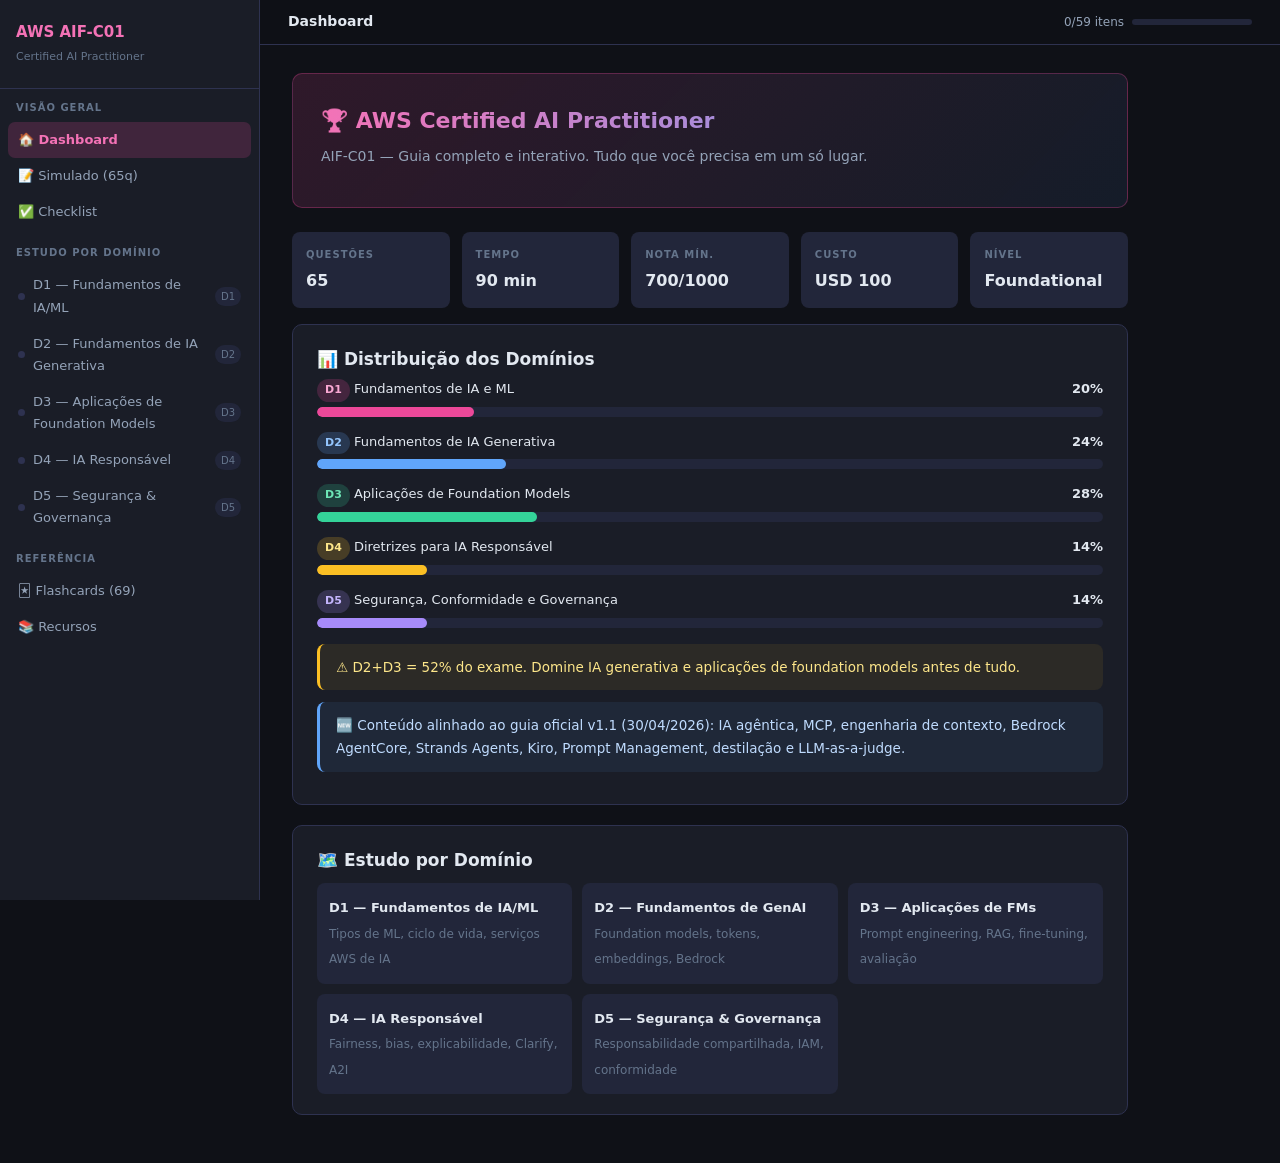
==== commit 96ece6f4: "Update AIF-C01 to exam guide v1.1 and refresh related pages - AIF-C01: add 29 quiz questions, 19 fla" ====
--- a/aws_aif_c01_study.html
+++ b/aws_aif_c01_study.html
@@ -34,7 +34,7 @@
   </div>
   <div class="ns">
     <div class="nst">Referência</div>
-    <div class="ni" onclick="P('flashcards',this)">🃏 Flashcards (50)</div>
+    <div class="ni" onclick="P('flashcards',this)">🃏 Flashcards (69)</div>
     <div class="ni" id="nresources" onclick="P('resources',this)">📚 Recursos</div>
   </div>
 </nav>
@@ -62,6 +62,7 @@
     <div class="dbi"><div class="dbh"><span><span class="tag td4">D4</span> Diretrizes para IA Responsável</span><strong>14%</strong></div><div class="dbt"><div class="dbf" style="width:0%;background:#fbbf24" data-t="14"></div></div></div>
     <div class="dbi"><div class="dbh"><span><span class="tag td5">D5</span> Segurança, Conformidade e Governança</span><strong>14%</strong></div><div class="dbt"><div class="dbf" style="width:0%;background:#a78bfa" data-t="14"></div></div></div>
     <div class="al aw" style="margin-top:16px">⚠️ D2+D3 = 52% do exame. Domine IA generativa e aplicações de foundation models antes de tudo.</div>
+    <div class="al ai" style="margin-top:12px">🆕 Conteúdo alinhado ao guia oficial v1.1 (30/04/2026): IA agêntica, MCP, engenharia de contexto, Bedrock AgentCore, Strands Agents, Kiro, Prompt Management, destilação e LLM-as-a-judge.</div>
   </div>
   <div class="card"><div class="ct">🗺️ Estudo por Domínio</div>
   <div style="display:grid;grid-template-columns:repeat(auto-fill,minmax(200px,1fr));gap:10px;margin-top:8px">
@@ -139,7 +140,7 @@
 </div>
 
 <div id="page-flashcards" class="page">
-<h2 class="sh">🃏 Flashcards (50 cards)</h2>
+<h2 class="sh">🃏 Flashcards (69 cards)</h2>
 <p>Clique no card para revelar. Use setas ou teclado ← → para navegar, Espaço para virar.</p>
 <div style="display:flex;gap:8px;margin-bottom:16px;flex-wrap:wrap" id="fc-tags"></div>
 <div class="fcw" onclick="flipFC()">
@@ -153,7 +154,7 @@
 </div>
 <div style="display:flex;align-items:center;gap:12px;margin-bottom:12px">
 <button class="btn bg" onclick="fcNav(-1)">← Anterior</button>
-<span style="font-size:13px;color:var(--text3)" id="fc-ctr">1 / 50</span>
+<span style="font-size:13px;color:var(--text3)" id="fc-ctr">1 / 69</span>
 <button class="btn bg" onclick="fcNav(1)">Próximo →</button>
 <button class="btn bp" onclick="shuffleFC()" style="margin-left:auto">🔀 Embaralhar</button>
 </div>
@@ -170,6 +171,10 @@
 <div id="page-resources" class="page">
 <h2 class="sh">📚 Recursos & Links</h2>
 <div class="card"><a href="https://aws.amazon.com/certification/certified-ai-practitioner/" target="_blank" style="display:flex;align-items:center;gap:10px;padding:9px 0;border-bottom:1px solid rgba(46,50,80,.4);color:var(--text2);text-decoration:none;font-size:13.5px" onmouseover="this.style.color='var(--accent2)'" onmouseout="this.style.color='var(--text2)'">📘 AWS Certified AI Practitioner (Página oficial)</a>
+<a href="https://docs.aws.amazon.com/pdfs/aws-certification/latest/ai-practitioner-01/ai-practitioner-01.pdf" target="_blank" style="display:flex;align-items:center;gap:10px;padding:9px 0;border-bottom:1px solid rgba(46,50,80,.4);color:var(--text2);text-decoration:none;font-size:13.5px" onmouseover="this.style.color='var(--accent2)'" onmouseout="this.style.color='var(--text2)'">📑 Guia do Exame AIF-C01 (PDF oficial, v1.1)</a>
+<a href="https://aws.amazon.com/bedrock/agentcore/" target="_blank" style="display:flex;align-items:center;gap:10px;padding:9px 0;border-bottom:1px solid rgba(46,50,80,.4);color:var(--text2);text-decoration:none;font-size:13.5px" onmouseover="this.style.color='var(--accent2)'" onmouseout="this.style.color='var(--text2)'">🤖 Amazon Bedrock AgentCore</a>
+<a href="https://strandsagents.com/" target="_blank" style="display:flex;align-items:center;gap:10px;padding:9px 0;border-bottom:1px solid rgba(46,50,80,.4);color:var(--text2);text-decoration:none;font-size:13.5px" onmouseover="this.style.color='var(--accent2)'" onmouseout="this.style.color='var(--text2)'">🧵 Strands Agents</a>
+<a href="https://modelcontextprotocol.io/" target="_blank" style="display:flex;align-items:center;gap:10px;padding:9px 0;border-bottom:1px solid rgba(46,50,80,.4);color:var(--text2);text-decoration:none;font-size:13.5px" onmouseover="this.style.color='var(--accent2)'" onmouseout="this.style.color='var(--text2)'">🔌 Model Context Protocol (MCP)</a>
 <a href="https://aws.amazon.com/what-is/foundation-models/" target="_blank" style="display:flex;align-items:center;gap:10px;padding:9px 0;border-bottom:1px solid rgba(46,50,80,.4);color:var(--text2);text-decoration:none;font-size:13.5px" onmouseover="this.style.color='var(--accent2)'" onmouseout="this.style.color='var(--text2)'">🧠 O que são Foundation Models</a>
 <a href="https://aws.amazon.com/bedrock/" target="_blank" style="display:flex;align-items:center;gap:10px;padding:9px 0;border-bottom:1px solid rgba(46,50,80,.4);color:var(--text2);text-decoration:none;font-size:13.5px" onmouseover="this.style.color='var(--accent2)'" onmouseout="this.style.color='var(--text2)'">☁️ Amazon Bedrock</a>
 <a href="https://aws.amazon.com/machine-learning/ai-services/" target="_blank" style="display:flex;align-items:center;gap:10px;padding:9px 0;border-bottom:1px solid rgba(46,50,80,.4);color:var(--text2);text-decoration:none;font-size:13.5px" onmouseover="this.style.color='var(--accent2)'" onmouseout="this.style.color='var(--text2)'">🛠️ Serviços de IA da AWS</a>
@@ -195,6 +200,12 @@
 {q:'Qual serviço AWS é usado para construir, treinar e implantar modelos de ML customizados?',o:['Amazon Comprehend','Amazon SageMaker','Amazon Polly','Amazon Textract'],a:1,e:'SageMaker é o serviço central da AWS para todo o ciclo de vida de ML: preparação de dados, treinamento, tuning e deploy de modelos customizados.'},
 {q:'Qual serviço AWS extrai texto e dados estruturados de documentos escaneados (formulários, notas fiscais)?',o:['Amazon Rekognition','Amazon Textract','Amazon Transcribe','Amazon Kendra'],a:1,e:'Textract extrai texto, tabelas e formulários de documentos digitalizados usando OCR e ML.'},
 {q:'Quando NÃO é apropriado usar machine learning para resolver um problema?',o:['Quando há grande volume de dados históricos','Quando regras determinísticas simples já resolvem o problema com precisão','Quando o problema envolve padrões complexos','Quando é necessário processar linguagem natural'],a:1,e:'ML adiciona complexidade e custo; se um conjunto simples de regras (if/else) resolve o problema de forma confiável, ML é desnecessário.'},
+{q:'O que diferencia a IA agêntica (agentic AI) de um LLM usado apenas para responder a um prompt?',o:['A IA agêntica não usa modelos de linguagem','Agentes perseguem um objetivo de forma autônoma: planejam, executam várias etapas, usam ferramentas/APIs e mantêm memória','A IA agêntica só funciona offline','Não há diferença: os dois termos são sinônimos'],a:1,e:'Um agente combina um modelo com planejamento, uso de ferramentas e memória para cumprir objetivos em múltiplas etapas; um LLM isolado apenas gera uma resposta ao prompt recebido.'},
+{q:'Uma empresa precisa classificar milhões de registros todas as noites e não precisa de resposta imediata. Qual tipo de inferência é mais adequado?',o:['Inferência em tempo real com endpoint sempre ativo','Inferência em lote (batch)','Inferência interativa de baixa latência','Nenhuma: toda inferência exige resposta imediata'],a:1,e:'Inferência em lote processa grandes volumes de dados de uma vez, sem exigir latência baixa, e costuma ser a opção mais econômica para cargas offline.'},
+{q:'Qual cenário é mais adequado para inferência serverless?',o:['Tráfego constante e previsível com latência mínima garantida','Tráfego intermitente ou imprevisível, aceitando cold start e sem manter um endpoint provisionado','Processamento em lote de terabytes de dados','Treinamento de modelos em GPUs'],a:1,e:'Na inferência serverless a capacidade é provisionada sob demanda e você paga pelo uso, o que combina com tráfego esporádico; em troca pode haver cold start.'},
+{q:'Qual tipo de inferência é indicado para requisições com payloads grandes e processamento demorado, que podem ser enfileiradas?',o:['Inferência assíncrona','Inferência síncrona em tempo real','Apenas inferência em lote offline','Inferência sem fila de requisições'],a:0,e:'Na inferência assíncrona as requisições entram numa fila e o resultado é entregue depois, adequado a payloads grandes e tempos de processamento longos.'},
+{q:'Uma instituição financeira precisa de decisões de crédito totalmente explicáveis para reguladores, usando dados tabulares estruturados. Qual abordagem é mais adequada?',o:['Um foundation model generativo, por ser mais moderno','Um modelo de ML tradicional (ex.: regressão ou árvores de decisão), mais fácil de explicar e auditar','Nenhum modelo: a decisão deve ser aleatória','Sempre um LLM com few-shot prompting'],a:1,e:'Quando há exigência regulatória de explicabilidade e dados tabulares, modelos de ML tradicionais costumam ser mais apropriados que FMs, que são menos interpretáveis e não determinísticos.'},
+{q:'Num modelo de detecção de fraude em que deixar passar uma fraude real é muito mais custoso que um falso alarme, qual métrica priorizar?',o:['Recall (sensibilidade)','Precision apenas','Número de parâmetros do modelo','Tempo de treinamento'],a:0,e:'Recall mede a fração dos casos positivos reais que o modelo captura; priorizá-lo reduz fraudes não detectadas, ao custo de mais falsos positivos (menor precision).'},
 ],
 w2:[
 {q:'O que é um foundation model (modelo de fundação)?',o:['Um modelo pequeno treinado para uma única tarefa específica','Um modelo grande pré-treinado em dados massivos e diversos, adaptável a múltiplas tarefas','Um banco de dados de treinamento','Um algoritmo de clustering'],a:1,e:'Foundation models são pré-treinados em grandes volumes de dados diversos e podem ser adaptados (fine-tuned ou via prompting) para várias tarefas downstream.'},
@@ -209,6 +220,15 @@
 {q:'Quais fatores são importantes ao escolher um foundation model para uma aplicação?',o:['Apenas o preço','Custo, latência, modalidade suportada, tamanho da janela de contexto e capacidades da tarefa','Apenas a popularidade do modelo','Apenas o número de parâmetros'],a:1,e:'A seleção de modelo deve balancear custo, latência, modalidades suportadas, tamanho de contexto e adequação às capacidades exigidas.'},
 {q:'O que são modelos de difusão (diffusion models)?',o:['Modelos que geram texto através de árvores de decisão','Modelos generativos que aprendem a reverter um processo de adição de ruído, usados para gerar imagens','Modelos usados apenas para classificação','Modelos que fazem apenas tradução de idiomas'],a:1,e:'Diffusion models aprendem a remover ruído progressivamente de dados aleatórios até formar uma saída coerente.'},
 {q:'Qual é uma métrica de valor de negócio relevante ao avaliar uma solução de IA generativa?',o:['Apenas o número de parâmetros do modelo','Eficiência, taxa de conversão e desempenho cross-domain','Apenas a velocidade de treinamento','Apenas o tamanho do dataset de treino'],a:1,e:'Métricas de negócio incluem eficiência operacional, taxa de conversão, satisfação do cliente e desempenho consistente entre casos de uso.'},
+{q:'Como funciona a cobrança on-demand de foundation models no Amazon Bedrock?',o:['Valor fixo mensal independente do uso','Por tokens de entrada e de saída processados','Apenas por número de usuários','Apenas pelo tamanho do modelo em disco'],a:1,e:'No modo on-demand a cobrança é baseada na quantidade de tokens de entrada e saída; prompts e respostas maiores custam mais.'},
+{q:'Uma aplicação tem carga alta e previsível e precisa de throughput garantido para um modelo. Qual opção de preço do Bedrock é mais indicada?',o:['On-demand','Provisioned Throughput','AWS Free Tier','Spot Instances'],a:1,e:'Provisioned Throughput reserva capacidade (model units) por um período, garantindo vazão consistente para cargas previsíveis e para modelos customizados.'},
+{q:'O que é engenharia de contexto (context engineering) em aplicações com FMs?',o:['Reduzir o tamanho do modelo','Projetar e gerenciar tudo o que entra na janela de contexto (instruções, histórico, documentos recuperados, memória, saídas de ferramentas) para melhorar os resultados','Treinar o modelo do zero com dados novos','Trocar o idioma do prompt'],a:1,e:'Vai além de escrever o texto do prompt: envolve decidir quais informações, em que formato e em que momento o modelo recebe para responder bem.'},
+{q:'Qual é o papel do Model Context Protocol (MCP)?',o:['Criptografar o tráfego entre regiões da AWS','Padrão aberto para conectar agentes/aplicações de IA a ferramentas e fontes de dados externas de forma padronizada','Avaliar a qualidade de respostas de um LLM','Armazenar embeddings em banco vetorial'],a:1,e:'O MCP padroniza como agentes descobrem e usam ferramentas e dados externos, evitando integrações sob medida para cada sistema.'},
+{q:'Em um padrão multiagente do tipo supervisor, qual é o papel do agente supervisor?',o:['Treinar os demais agentes do zero','Coordenar o fluxo: receber a tarefa, delegar subtarefas a agentes especializados e consolidar os resultados','Substituir o uso de ferramentas','Armazenar os embeddings'],a:1,e:'O supervisor orquestra agentes especializados, decidindo quem faz o quê e combinando as respostas na saída final.'},
+{q:'Qual é a diferença entre memória de curto prazo e de longo prazo em um agente de IA?',o:['Não existe memória em agentes','Curto prazo mantém o contexto da conversa/sessão atual; longo prazo persiste informações (ex.: preferências) entre sessões','Curto prazo é permanente e longo prazo é descartado','As duas só existem em modelos de visão'],a:1,e:'A memória de curto prazo cobre a interação em andamento; a de longo prazo guarda fatos úteis entre sessões, permitindo personalização.'},
+{q:'Qual opção descreve o Strands Agents?',o:['Serviço de banco de dados vetorial','SDK open source da AWS para construir agentes de IA com poucas linhas de código','Ferramenta de cobrança de tokens','Serviço de transcrição de áudio'],a:1,e:'Strands Agents é um framework open source, orientado a modelo, para criar agentes que usam ferramentas e podem ser executados em diversos ambientes, incluindo o AgentCore.'},
+{q:'Qual é o objetivo do Amazon Bedrock AgentCore?',o:['Treinar foundation models do zero','Fornecer uma plataforma para implantar e operar agentes em escala, com serviços como runtime, memória, identidade e observabilidade','Substituir o IAM','Armazenar relatórios de conformidade'],a:1,e:'O AgentCore oferece infraestrutura gerenciada para colocar agentes em produção de forma segura, independentemente do framework ou modelo escolhido.'},
+{q:'O que é o Kiro, citado no guia do exame?',o:['Um banco de dados relacional da AWS','Um ambiente de desenvolvimento (IDE) agêntico da AWS com desenvolvimento orientado a especificações','Um serviço de rede privada','Um modelo de difusão para imagens'],a:1,e:'O Kiro é um IDE com agentes de IA que trabalha a partir de especificações (spec-driven development) para ajudar a construir software.'},
 ],
 w3:[
 {q:'O que é "prompt engineering"?',o:['Um tipo de fine-tuning','A prática de projetar e refinar prompts para obter as melhores respostas de um modelo generativo','Um algoritmo de treinamento de redes neurais','Uma técnica de compressão de modelos'],a:1,e:'Prompt engineering estrutura instruções/exemplos no prompt para guiar o modelo, sem alterar seus pesos.'},
@@ -225,6 +245,12 @@
 {q:'Uma equipe quer testar prompts em diferentes FMs no Bedrock antes de integrar à aplicação. Qual recurso usar?',o:['Bedrock Agents','Bedrock Playgrounds','Bedrock Guardrails','Bedrock Knowledge Bases'],a:1,e:'Os Playgrounds do Bedrock permitem testar prompts interativamente em diferentes modelos via console.'},
 {q:'O que caracteriza pré-treinamento (pre-training), em contraste com fine-tuning?',o:['Pre-training usa poucos dados; fine-tuning usa muitos dados','Pre-training treina o modelo do zero em grandes volumes de dados gerais; fine-tuning ajusta um modelo já pronto','São o mesmo processo','Pre-training é sempre mais barato que fine-tuning'],a:1,e:'Pre-training constrói as capacidades gerais a partir de grandes corpora; fine-tuning refina um modelo já pronto com dados menores.'},
 {q:'Qual é um trade-off importante do fine-tuning completo em vez de prompt engineering?',o:['Fine-tuning é sempre mais rápido e barato','Fine-tuning geralmente exige mais dados, tempo e custo, mas pode gerar resultados mais consistentes','Prompt engineering sempre supera fine-tuning em qualidade','Não há diferença prática entre as duas abordagens'],a:1,e:'Fine-tuning requer investimento maior comparado ao prompt engineering, mas pode produzir comportamento mais consistente e especializado.'},
+{q:'Qual recurso do Amazon Bedrock ajuda a versionar, reutilizar e gerenciar prompts de forma centralizada?',o:['Bedrock Prompt Management','AWS CloudFormation','Amazon Macie','Amazon Polly'],a:0,e:'O Prompt Management permite criar, versionar e reutilizar prompts e variantes, facilitando experimentação e governança.'},
+{q:'O que é destilação de modelo (model distillation)?',o:['Remover dados sensíveis do dataset','Transferir conhecimento de um modelo maior (teacher) para um menor (student) para reduzir custo e latência numa tarefa específica','Aumentar a temperatura do modelo','Converter texto em embeddings'],a:1,e:'A destilação treina um modelo menor para imitar as saídas de um maior, mantendo boa qualidade na tarefa a um custo menor de inferência.'},
+{q:'O que significa usar a abordagem "LLM-as-a-judge" na avaliação de um FM?',o:['Substituir o modelo avaliado por um modelo menor','Usar um LLM para avaliar as respostas de outro modelo segundo critérios como relevância e fidelidade, permitindo avaliar em escala','Dispensar qualquer métrica','Avaliar apenas o custo por token'],a:1,e:'Um modelo juiz pontua saídas segundo critérios definidos, reduzindo o custo de avaliação humana; ainda é recomendável validar uma amostra com pessoas.'},
+{q:'Qual métrica está alinhada ao objetivo de negócio de um assistente de atendimento com IA?',o:['Número de camadas da rede neural','Taxa de conclusão de tarefas, satisfação do usuário e custo por interação','Tamanho do dataset de treino','Quantidade de GPUs'],a:1,e:'Métricas de alinhamento ao negócio medem se a aplicação entrega valor: tarefas resolvidas, satisfação e custo por interação.'},
+{q:'Qual é o benefício do prompt caching ao escolher e usar um FM?',o:['Aumentar o tamanho do modelo','Reduzir custo e latência ao reutilizar partes repetidas do prompt (ex.: instruções e contexto fixos)','Eliminar a necessidade de embeddings','Evitar qualquer avaliação do modelo'],a:1,e:'Quando grandes trechos do prompt se repetem entre requisições, o cache evita reprocessá-los, diminuindo custo e tempo de resposta.'},
+{q:'Ao avaliar uma aplicação RAG, quais aspectos devem ser medidos?',o:['Apenas o número de parâmetros do modelo','A qualidade da recuperação (relevância dos trechos) e a fidelidade da resposta ao contexto recuperado','Apenas a velocidade da rede','Somente o tamanho do banco vetorial'],a:1,e:'Aplicações RAG falham tanto por recuperar trechos errados quanto por gerar respostas que não seguem o contexto; ambos os pontos devem ser avaliados.'},
 ],
 w4:[
 {q:'Quais são exemplos de dimensões da IA responsável segundo a AWS?',o:['Apenas velocidade e custo','Fairness, explicabilidade, privacidade/segurança, transparência, robustez, governança e controlabilidade','Apenas precisão do modelo','Apenas escalabilidade'],a:1,e:'A AWS define múltiplas dimensões: fairness, explainability, privacy & security, safety, controllability, veracity & robustness, transparency e governance.'},
@@ -235,6 +261,8 @@
 {q:'O que são "Guardrails for Amazon Bedrock"?',o:['Um serviço de monitoramento de custos','Recurso que permite filtros de conteúdo e políticas para restringir tópicos indesejados nas respostas de FMs','Um algoritmo de treinamento','Uma ferramenta de versionamento de modelos'],a:1,e:'Guardrails permitem bloquear tópicos indesejados, filtrar conteúdo nocivo e redigir informação sensível nas interações com FMs.'},
 {q:'Por que a transparência é importante em sistemas de IA usados para decisões de alto impacto?',o:['Não é importante, apenas a acurácia importa','Permite que usuários e reguladores entendam e confiem no processo decisório, e possibilita auditoria','Transparência sempre reduz a acurácia do modelo','Só é relevante para modelos pequenos'],a:1,e:'Em decisões de alto impacto, transparência permite auditoria, conformidade regulatória e confiança do usuário.'},
 {q:'O que são "AWS AI Service Cards"?',o:['Cartões de crédito para serviços de IA','Documentação sobre casos de uso pretendidos, limitações e considerações de fairness/desempenho de serviços de IA da AWS','Um tipo de instância de EC2','Um plano de suporte'],a:1,e:'AI Service Cards documentam de forma transparente o propósito, limitações e boas práticas de serviços de IA da AWS.'},
+{q:'Como a sustentabilidade pode influenciar a escolha de um modelo de IA?',o:['Não influencia: só importa a acurácia','Modelos menores ou destilados costumam consumir menos energia e recursos, sendo uma consideração de IA responsável','Modelos maiores são sempre mais sustentáveis','Sustentabilidade só se aplica a hardware de rede'],a:1,e:'O guia inclui considerações ambientais na seleção de modelos: escolher o menor modelo que atende ao requisito reduz consumo de energia e custo.'},
+{q:'Qual é um risco legal associado ao uso de IA generativa?',o:['Nenhum: o conteúdo gerado nunca tem implicações legais','Alegações de violação de propriedade intelectual e saídas enviesadas, além de perda de confiança dos clientes','Apenas multas de latência','Apenas aumento da fatura de rede'],a:1,e:'Conteúdo gerado pode infringir direitos autorais, reproduzir vieses ou alucinar, gerando riscos jurídicos e de reputação.'},
 ],
 w5:[
 {q:'Qual é o modelo de responsabilidade compartilhada aplicado a serviços de IA gerenciados da AWS?',o:['O cliente é responsável por tudo, incluindo a infraestrutura física','A AWS protege a infraestrutura (segurança DA nuvem); o cliente cuida dos dados e configurações (segurança NA nuvem)','Não existe responsabilidade compartilhada para serviços de IA','Apenas a AWS é responsável por tudo'],a:1,e:'O mesmo modelo se aplica: AWS protege a infraestrutura subjacente; o cliente é responsável pelos dados, IAM e uso adequado.'},
@@ -246,6 +274,12 @@
 {q:'Por que monitorar e registrar o uso de modelos de IA em produção é uma prática de governança importante?',o:['Não traz nenhum benefício','Permite auditoria, detecção de uso indevido, rastreamento de custos e conformidade contínua','Apenas aumenta a latência sem benefício','É necessário apenas durante o desenvolvimento'],a:1,e:'Logging e monitoramento contínuo permitem auditoria, detecção de anomalias e evidência de conformidade.'},
 {q:'Qual regulamentação é frequentemente relevante para soluções de IA que processam dados pessoais de cidadãos europeus?',o:['HIPAA apenas','GDPR (Regulamento Geral de Proteção de Dados)','Apenas leis dos EUA','Nenhuma regulamentação se aplica a IA'],a:1,e:'O GDPR regula o tratamento de dados pessoais de residentes da UE, com requisitos relevantes para sistemas de IA.'},
 {q:'O que é um risco de segurança específico de prompts em aplicações de IA generativa expostas a usuários finais?',o:['Prompts nunca representam risco de segurança','Prompt injection: manipulação do modelo para ignorar instruções originais ou vazar dados sensíveis','Apenas a velocidade de resposta importa','Prompts não precisam de nenhuma validação'],a:1,e:'Prompt injection é uma técnica em que inputs maliciosos tentam manipular o modelo a ignorar suas instruções de sistema.'},
+{q:'Qual técnica ajuda a reduzir alucinações ancorando as respostas em fontes confiáveis?',o:['Aumentar a temperature para o máximo','Grounding com RAG, validação de saída e verificação de grounding contextual','Remover o prompt do sistema','Desativar logs'],a:1,e:'Ancorar a resposta em documentos recuperados (RAG) e validar a saída, como o contextual grounding check do Bedrock Guardrails, reduz respostas sem base.'},
+{q:'Qual capacidade permite que agentes de IA acessem serviços e ferramentas em nome de usuários com autenticação e autorização gerenciadas?',o:['Amazon Bedrock AgentCore Identity','Amazon Polly','AWS Budgets','Amazon Textract'],a:0,e:'O AgentCore Identity gerencia a identidade e o acesso de agentes e das credenciais usadas para chamar ferramentas e serviços.'},
+{q:'Qual é a finalidade do Policy in AgentCore?',o:['Reduzir o custo de tokens','Definir e aplicar regras sobre quais ações e ferramentas um agente pode executar','Treinar embeddings','Gerar relatórios de faturamento'],a:1,e:'Policies impõem limites de ação aos agentes de forma controlada, reduzindo o risco de ações indevidas.'},
+{q:'O que é o Generative AI Security Scoping Matrix da AWS?',o:['Uma planilha de custos','Um framework que classifica casos de uso de IA generativa por escopo para orientar controles de segurança e governança','Um tipo de banco vetorial','Um modelo de difusão'],a:1,e:'O Scoping Matrix organiza casos de uso (de apps de consumo a modelos treinados do zero) para indicar o grau de responsabilidade e os controles necessários.'},
+{q:'Qual prática apoia a trilha de auditoria das interações com FMs no Bedrock?',o:['Desativar o registro para economizar','Habilitar o registro de invocações de modelo (model invocation logging) e usar o AWS CloudTrail','Compartilhar credenciais entre equipes','Usar apenas prompts em texto aberto sem controle'],a:1,e:'O registro de invocações envia prompts e respostas para S3/CloudWatch Logs e o CloudTrail registra as chamadas de API, formando a trilha de auditoria.'},
+{q:'Qual recurso ajuda a evitar vazamento de dados sensíveis (PII) nas saídas de um FM?',o:['Bedrock Guardrails com filtros de informações sensíveis','Aumentar o tamanho da janela de contexto','Aumentar a temperature','Remover a criptografia'],a:0,e:'Os guardrails podem detectar e mascarar ou bloquear PII e conteúdo tóxico nas entradas e saídas, funcionando como filtragem de saída.'},
 ],
 };
 const EXAM=[
@@ -256,8 +290,8 @@
 {d:'D1',q:'Qual serviço AWS converte fala em texto?',o:['Amazon Polly','Amazon Transcribe','Amazon Translate','Amazon Lex'],a:1,e:'Amazon Transcribe realiza reconhecimento automático de fala (speech-to-text).'},
 {d:'D1',q:'Qual serviço AWS converte texto em fala natural?',o:['Amazon Transcribe','Amazon Polly','Amazon Comprehend','Amazon Rekognition'],a:1,e:'Amazon Polly realiza text-to-speech, convertendo texto em áudio com voz natural.'},
 {d:'D1',q:'Qual serviço AWS realiza análise de sentimento, extração de entidades e detecção de idioma em texto?',o:['Amazon Comprehend','Amazon Textract','Amazon Kendra','Amazon Forecast'],a:0,e:'Amazon Comprehend é o serviço de NLP da AWS para análise de sentimento, extração de entidades-chave e detecção de idioma.'},
-{d:'D1',q:'Qual serviço AWS é especializado em busca inteligente (semantic search) corporativa?',o:['Amazon Kendra','Amazon Personalize','Amazon Forecast','AWS Glue'],a:0,e:'Amazon Kendra é um serviço de busca empresarial com NLP, permitindo consultas em linguagem natural sobre documentos corporativos.'},
-{d:'D1',q:'Qual serviço AWS gera previsões de séries temporais (demanda, vendas futuras)?',o:['Amazon Forecast','Amazon Personalize','Amazon Rekognition','Amazon Lex'],a:0,e:'Amazon Forecast usa ML para gerar previsões precisas de séries temporais a partir de dados históricos.'},
+{d:'D1',q:'Uma aplicação recebe tráfego esporádico e imprevisível e não quer manter um endpoint provisionado. Qual tipo de inferência usar?',o:['Inferência serverless','Inferência em lote com cluster fixo','Endpoint de tempo real sempre ativo','Treinamento contínuo'],a:0,e:'Inferência serverless provisiona capacidade sob demanda e cobra pelo uso, adequada a tráfego intermitente, aceitando possível cold start.'},
+{d:'D1',q:'Um banco precisa justificar cada decisão de crédito a reguladores e trabalha com dados tabulares. Qual abordagem é mais adequada?',o:['Um LLM generativo, pois é mais moderno','Um modelo de ML tradicional, mais fácil de explicar e auditar','Um modelo de difusão','Nenhum modelo de IA'],a:1,e:'Quando há exigência regulatória de explicabilidade, modelos de ML tradicionais costumam ser preferíveis a FMs, menos interpretáveis.'},
 {d:'D1',q:'Qual serviço AWS constrói chatbots e assistentes de voz conversacionais?',o:['Amazon Lex','Amazon Polly','Amazon Comprehend','Amazon Translate'],a:0,e:'Amazon Lex fornece a mesma tecnologia de compreensão de linguagem natural da Alexa para construir chatbots e interfaces de voz.'},
 {d:'D1',q:'Por que instâncias com GPU são frequentemente usadas para treinar modelos de deep learning?',o:['GPUs são mais baratas que CPUs','GPUs realizam processamento paralelo massivo, acelerando cálculos matriciais intensivos do treinamento','GPUs consomem menos energia','GPUs armazenam mais dados que CPUs'],a:1,e:'GPUs são otimizadas para operações matriciais paralelas, essenciais para o treinamento eficiente de redes neurais profundas.'},
 {d:'D1',q:'O que é "engenharia de features" (feature engineering)?',o:['O processo de remover todos os dados de um dataset','O processo de selecionar, transformar e criar variáveis de entrada que melhoram o desempenho do modelo','Um tipo de arquitetura de modelo','A etapa final de deploy de um modelo'],a:1,e:'Feature engineering envolve selecionar, transformar e criar features relevantes a partir dos dados brutos para melhorar o aprendizado do modelo.'},
@@ -266,10 +300,10 @@
 {d:'D2',q:'O que é o "contexto" (context window) de um LLM?',o:['O histórico de todas as conversas já realizadas pelo modelo desde seu lançamento','A quantidade máxima de tokens que o modelo pode processar em uma única interação','O número de parâmetros do modelo','O conjunto de dados usado no treinamento'],a:1,e:'A janela de contexto define o limite de tokens (entrada + saída) que o modelo consegue processar em uma única chamada.'},
 {d:'D2',q:'O que é "temperature" como parâmetro de inferência em um LLM?',o:['A velocidade de processamento do servidor','Parâmetro que controla a aleatoriedade/criatividade das respostas — valores baixos geram saídas mais determinísticas','O custo por token gerado','O tamanho do modelo em GB'],a:1,e:'Temperature ajusta a aleatoriedade da amostragem de tokens: valores próximos de 0 tornam a saída mais previsível, valores altos aumentam a diversidade.'},
 {d:'D2',q:'Qual é uma vantagem de usar um foundation model pré-treinado em vez de treinar um modelo do zero?',o:['Elimina totalmente a necessidade de dados','Reduz drasticamente o tempo e custo de desenvolvimento, aproveitando conhecimento já aprendido','Garante 100% de precisão em qualquer tarefa','Elimina a necessidade de qualquer avaliação'],a:1,e:'Foundation models já capturam conhecimento geral extenso, permitindo adaptação rápida e barata a novas tarefas.'},
-{d:'D2',q:'O que é o PartyRock, um app builder da AWS?',o:['Um serviço de banco de dados','Um playground gratuito baseado em Amazon Bedrock para criar apps de IA generativa sem código','Uma ferramenta de monitoramento de rede','Um serviço de CDN'],a:1,e:'PartyRock é um playground sem código, construído sobre o Amazon Bedrock, para experimentar e criar aplicações de IA generativa.'},
+{d:'D2',q:'O que é engenharia de contexto (context engineering)?',o:['Reduzir o tamanho do modelo','Projetar e gerenciar tudo que entra na janela de contexto (instruções, histórico, documentos recuperados, memória, saídas de ferramentas)','Treinar o modelo do zero','Traduzir prompts'],a:1,e:'Vai além do texto do prompt: define quais informações o modelo recebe, em que formato e quando, para melhorar a qualidade das respostas.'},
 {d:'D2',q:'O que é o Amazon Q?',o:['Um banco de dados NoSQL','Um assistente de IA generativa da AWS voltado para produtividade empresarial e desenvolvimento de software','Um serviço de rede privada virtual','Um tipo de instância EC2'],a:1,e:'Amazon Q é o assistente de IA generativa da AWS, com variantes para desenvolvedores (Q Developer) e uso empresarial (Q Business).'},
 {d:'D2',q:'Por que a saída de um LLM pode variar mesmo com o mesmo prompt em execuções diferentes?',o:['Isso nunca acontece com LLMs','Devido ao processo de amostragem probabilística na geração de tokens, especialmente com temperature > 0','Porque o modelo é retreinado a cada chamada','Porque o modelo sempre falha na primeira tentativa'],a:1,e:'LLMs geram texto por amostragem probabilística sobre a distribuição de próximos tokens; com temperature > 0, isso introduz variabilidade.'},
-{d:'D2',q:'O que é uma "GAN" (Generative Adversarial Network)?',o:['Um tipo de banco de dados vetorial','Arquitetura com duas redes (gerador e discriminador) competindo entre si para gerar dados sintéticos realistas','Um algoritmo de clustering','Uma métrica de avaliação de modelos'],a:1,e:'GANs treinam um gerador e um discriminador em um processo adversarial, resultando em geração de dados sintéticos cada vez mais realistas.'},
+{d:'D2',q:'Qual é o papel do Model Context Protocol (MCP) em sistemas agênticos?',o:['Criptografar dados em repouso','Padronizar a conexão entre agentes de IA e ferramentas/fontes de dados externas','Medir a acurácia do modelo','Reduzir o número de tokens'],a:1,e:'O MCP é um padrão aberto que permite a agentes descobrir e usar ferramentas e dados externos sem integrações sob medida.'},
 {d:'D2',q:'Qual é um risco de negócio relacionado ao uso de IA generativa que uma empresa deve avaliar antes de adotar a tecnologia?',o:['Redução de custos operacionais','Possibilidade de gerar conteúdo incorreto, tendencioso ou inadequado que afete a reputação da marca','Aumento automático de receita','Eliminação de todos os riscos de segurança'],a:1,e:'Alucinações, viés e conteúdo inadequado gerados por IA podem causar danos à reputação, exigindo avaliação de risco antes da adoção.'},
 {d:'D2',q:'O que são "multimodal models" (modelos multimodais)?',o:['Modelos que só processam texto','Modelos capazes de processar e/ou gerar múltiplos tipos de dados, como texto, imagem e áudio, simultaneamente','Modelos que rodam em múltiplas regiões AWS','Modelos que usam múltiplos algoritmos de clustering'],a:1,e:'Modelos multimodais processam e combinam diferentes tipos de dados (texto, imagem, áudio, vídeo) em uma única arquitetura.'},
 {d:'D2',q:'Qual é o papel dos "pesos" (weights) em um modelo de rede neural?',o:['Armazenam os dados brutos de treino','Parâmetros aprendidos durante o treinamento que determinam como as entradas são transformadas em saídas','Definem a taxa de aprendizado do algoritmo','São hiperparâmetros configurados manualmente'],a:1,e:'Pesos são os parâmetros internos ajustados durante o treinamento que codificam o que o modelo "aprendeu".'},
@@ -290,11 +324,11 @@
 {d:'D3',q:'Por que prompt engineering costuma ser a opção de menor custo e complexidade em comparação a RAG e fine-tuning?',o:['Prompt engineering sempre produz melhores resultados','Não requer treinamento adicional, infraestrutura de recuperação ou dados rotulados — apenas ajuste do texto de entrada','Prompt engineering elimina a necessidade do modelo','Não há diferença de custo entre as três abordagens'],a:1,e:'Prompt engineering ajusta apenas o texto de entrada, sem exigir infraestrutura adicional nem dados de treinamento rotulados.'},
 {d:'D3',q:'O que caracteriza um "guardrail" de tópico em uma aplicação de IA generativa?',o:['Uma regra que aumenta a velocidade de resposta','Uma configuração que impede o modelo de discutir ou responder sobre tópicos específicos indesejados','Um tipo de fine-tuning','Uma métrica de avaliação de qualidade'],a:1,e:'Guardrails de tópico bloqueiam ou redirecionam o modelo quando o conteúdo se aproxima de tópicos definidos como indesejados.'},
 {d:'D3',q:'Qual é uma limitação de usar apenas prompt engineering sem RAG ou fine-tuning para conhecimento especializado?',o:['Prompt engineering não tem limitação alguma','O modelo permanece limitado ao conhecimento do pré-treinamento, sem acesso a dados privados/atualizados a menos que estejam no prompt','Prompt engineering sempre requer GPUs dedicadas','Prompt engineering elimina toda alucinação automaticamente'],a:1,e:'Sem RAG ou fine-tuning, o modelo só "sabe" o que aprendeu no pré-treinamento e o que está explicitamente no prompt atual.'},
-{d:'D3',q:'O que é "latência" em uma aplicação de IA generativa, e por que é uma consideração de design importante?',o:['O custo por token gerado','O tempo entre o envio de uma requisição e o recebimento da resposta — crítico para experiência do usuário em aplicações interativas','A quantidade de dados de treino do modelo','O número de parâmetros do modelo'],a:1,e:'Latência é o tempo de resposta; para aplicações interativas, baixa latência é essencial para boa experiência do usuário.'},
+{d:'D3',q:'Uma empresa quer colocar agentes de IA em produção com runtime seguro, memória gerenciada e identidade para chamar ferramentas. Qual serviço atende?',o:['Amazon Bedrock AgentCore','Amazon Textract','AWS Budgets','Amazon Polly'],a:0,e:'O AgentCore oferece infraestrutura gerenciada (runtime, memória, identidade, observabilidade) para operar agentes em escala.'},
 {d:'D3',q:'Qual abordagem é mais indicada quando uma organização precisa que o modelo responda exclusivamente com base em seus documentos proprietários, minimizando alucinação?',o:['Aumentar a temperature','Implementar RAG com uma base de conhecimento restrita aos documentos proprietários e citação de fontes','Usar apenas zero-shot prompting','Reduzir o tamanho da janela de contexto'],a:1,e:'RAG com base restrita e citação de fontes ancora as respostas nos documentos proprietários e reduz o risco de alucinação.'},
-{d:'D3',q:'O que são "hyperparameters" no contexto de fine-tuning de um modelo?',o:['Os dados de entrada do modelo','Configurações definidas antes do treinamento (taxa de aprendizado, número de épocas) que controlam o processo','O resultado final do treinamento','Os embeddings gerados pelo modelo'],a:1,e:'Hyperparameters são configurações definidas ANTES do treinamento que controlam como o processo de aprendizado ocorre.'},
+{d:'D3',q:'Qual recurso do Amazon Bedrock ajuda a versionar e reutilizar prompts?',o:['Bedrock Prompt Management','AWS Artifact','Amazon Macie','AWS Config'],a:0,e:'O Prompt Management permite criar, versionar e compartilhar prompts, apoiando experimentação e governança.'},
 {d:'D3',q:'Qual é o propósito de "chunking" (particionamento) de documentos em uma pipeline RAG?',o:['Reduzir a qualidade da busca','Dividir documentos grandes em trechos menores antes de gerar embeddings, melhorando a precisão da recuperação','Aumentar artificialmente o tamanho do dataset','Eliminar a necessidade de embeddings'],a:1,e:'Chunking divide documentos longos em trechos menores antes da indexação, permitindo recuperação mais precisa.'},
-{d:'D3',q:'Qual métrica avalia fluência comparando com referências humanas usando sobreposição de n-gramas, popular em avaliação de tradução automática?',o:['ROUGE','BLEU','F1-score','Perplexity'],a:1,e:'BLEU compara n-gramas entre a saída gerada e referências humanas, tradicionalmente usada para avaliar tradução automática.'},
+{d:'D3',q:'O que é a abordagem "LLM-as-a-judge" para avaliar FMs?',o:['Usar um LLM para avaliar as respostas de outro modelo segundo critérios definidos, permitindo avaliar em escala','Treinar o modelo com mais dados','Comparar apenas custo por token','Eliminar a avaliação humana por completo'],a:0,e:'Um modelo juiz pontua saídas por critérios como relevância e fidelidade, reduzindo o custo de avaliação humana; vale validar uma amostra com pessoas.'},
 {d:'D3',q:'Uma aplicação precisa responder perguntas sobre uma política interna que muda mensalmente. Qual abordagem evita ter que re-treinar o modelo a cada mudança?',o:['Fine-tuning mensal completo do modelo','RAG, atualizando apenas a base de conhecimento indexada quando a política mudar','Pré-treinamento do zero a cada mudança','Ignorar as mudanças e manter o modelo desatualizado'],a:1,e:'RAG desacopla o conhecimento do modelo em si, evitando a necessidade de re-treinamento a cada atualização de conteúdo.'},
 {d:'D4',q:'O que significa "fairness" (justiça) como princípio de IA responsável?',o:['Que o modelo é sempre 100% preciso','Que o modelo trata diferentes grupos de forma equitativa, evitando discriminação injusta','Que o modelo é gratuito para usar','Que o modelo funciona apenas em uma região'],a:1,e:'Fairness busca garantir que o modelo não produza resultados sistematicamente desfavoráveis a grupos protegidos.'},
 {d:'D4',q:'Uma empresa percebe que seu modelo de triagem de currículos rejeita desproporcionalmente candidatos de um determinado grupo demográfico. Qual é a causa mais provável?',o:['O modelo está funcionando perfeitamente','Viés presente nos dados de treinamento ou no processo de rotulagem, refletido nas previsões do modelo','Falta de capacidade computacional','Um erro de rede'],a:1,e:'Padrões discriminatórios nas previsões geralmente refletem viés presente nos dados históricos de treinamento.'},
@@ -306,7 +340,7 @@
 {d:'D4',q:'Como o uso de dados de treinamento não representativos pode impactar negativamente um negócio?',o:['Nunca traz impacto negativo','Pode gerar previsões enviesadas, resultando em discriminação, perda de confiança e riscos legais/regulatórios','Sempre melhora a precisão do modelo','Reduz automaticamente os custos operacionais'],a:1,e:'Dados não representativos podem levar a decisões enviesadas, gerando riscos legais, regulatórios e reputacionais.'},
 {d:'D4',q:'Qual é uma prática recomendada para mitigar viés em um pipeline de ML?',o:['Ignorar a composição demográfica dos dados de treino','Avaliar a representatividade dos dados, testar o modelo em diferentes subgrupos e usar ferramentas como SageMaker Clarify','Usar apenas dados de uma única fonte sem diversificação','Remover toda documentação sobre o modelo'],a:1,e:'Mitigar viés requer avaliação da representatividade dos dados, testes por subgrupo e uso de ferramentas de detecção de bias.'},
 {d:'D5',q:'Qual controle de segurança é fundamental para proteger dados usados por um modelo de IA tanto em repouso quanto em trânsito?',o:['Desabilitar todo logging','Criptografia (encryption at rest e in transit)','Compartilhar credenciais entre todos os serviços','Usar apenas endpoints públicos sem autenticação'],a:1,e:'Criptografia de dados em repouso e em trânsito é um controle fundamental de segurança para soluções de IA.'},
-{d:'D5',q:'O que é "MLOps"?',o:['Um serviço específico da AWS','Conjunto de práticas que aplicam princípios de DevOps ao ciclo de vida de ML, incluindo versionamento, CI/CD e monitoramento','Um tipo de algoritmo de treinamento','Um framework de deep learning'],a:1,e:'MLOps aplica práticas de automação, versionamento, testes e monitoramento contínuo ao ciclo de vida completo de modelos de ML.'},
+{d:'D5',q:'Qual combinação ajuda a reduzir alucinações e aumentar a confiança nas respostas de uma aplicação de IA generativa?',o:['Aumentar a temperature','Grounding com RAG e validação da saída','Remover a fonte dos dados','Desativar o logging'],a:1,e:'Ancorar a resposta em fontes recuperadas (RAG) e validar a saída, por exemplo com verificação de grounding, melhora a fidelidade.'},
 {d:'D5',q:'Qual é o benefício de citar as fontes (source attribution) nas respostas de uma aplicação RAG?',o:['Não traz nenhum benefício','Aumenta a transparência e permite que usuários verifiquem a veracidade da informação, facilitando auditoria','Torna as respostas mais lentas sem qualquer ganho','É proibido por lei em qualquer país'],a:1,e:'Citar fontes permite que usuários verifiquem a informação na origem, aumentando confiança e facilitando auditoria.'},
 {d:'D5',q:'Por que é importante monitorar continuamente um modelo de IA em produção?',o:['Não é necessário após o deploy inicial','Para detectar degradação de desempenho (model drift), uso indevido, e garantir conformidade contínua','Apenas para reduzir custos de infraestrutura','Monitoramento é responsabilidade exclusiva da AWS'],a:1,e:'Monitoramento contínuo detecta model drift, uso anômalo e fornece evidências de conformidade contínua.'},
 {d:'D5',q:'O que é "data residency" e por que é relevante para soluções de IA?',o:['A velocidade de acesso aos dados','Requisitos legais/regulatórios sobre em qual localização geográfica os dados devem ser armazenados e processados','O tamanho do dataset','Um tipo de criptografia'],a:1,e:'Data residency refere-se a exigências legais sobre onde os dados devem fisicamente residir, relevante ao escolher regiões AWS.'},
@@ -366,6 +400,25 @@
 {d:'D5',f:'Least privilege em IAM para IA',b:'Conceder apenas as permissões mínimas necessárias para uma aplicação/usuário interagir com modelos e dados de IA.'},
 {d:'D5',f:'MLOps',b:'Conjunto de práticas que aplicam princípios de DevOps (versionamento, CI/CD, monitoramento) ao ciclo de vida completo de modelos de ML.'},
 {d:'D5',f:'Prompt injection',b:'Ataque em que um usuário mal-intencionado tenta manipular o modelo para ignorar suas instruções originais ou vazar informação sensível.'},
+{d:'D1',f:'IA agêntica (agentic AI)',b:'Sistemas que perseguem objetivos de forma autônoma: planejam, executam várias etapas, usam ferramentas/APIs e memória. Vai além de um LLM que só responde a um prompt.'},
+{d:'D1',f:'Tipos de inferência',b:'Batch (grandes volumes offline), real-time (baixa latência), assíncrona (payloads grandes, fila) e serverless (tráfego intermitente, paga por uso, pode ter cold start).'},
+{d:'D1',f:'ML tradicional vs foundation model',b:'Prefira ML tradicional com exigência regulatória/explicabilidade, dados tabulares ou restrições operacionais; FMs para tarefas abertas de linguagem, geração e múltiplas modalidades.'},
+{d:'D1',f:'Precision vs recall',b:'Precision: dos positivos previstos, quantos eram reais. Recall: dos positivos reais, quantos foram capturados. F1 combina os dois. Fraude: priorize recall.'},
+{d:'D2',f:'Preço baseado em tokens',b:'No Bedrock on-demand paga-se por tokens de entrada e saída. Provisioned Throughput reserva capacidade para cargas previsíveis. Prompts maiores = custo e latência maiores.'},
+{d:'D2',f:'Engenharia de contexto',b:'Projetar e gerenciar tudo que vai à janela de contexto: instruções, histórico, documentos recuperados, memória e saídas de ferramentas. Vai além de escrever o prompt.'},
+{d:'D2',f:'Model Context Protocol (MCP)',b:'Padrão aberto para conectar agentes/apps de IA a ferramentas e fontes de dados externas de forma padronizada.'},
+{d:'D2',f:'Padrões multiagente e memória',b:'Supervisor delega a agentes especializados e consolida. Memória de curto prazo = sessão atual; longo prazo = persiste entre sessões. Ferramentas e orquestração de fluxo completam o quadro.'},
+{d:'D2',f:'Strands Agents',b:'SDK open source da AWS para construir agentes de IA com poucas linhas de código; pode rodar no AgentCore.'},
+{d:'D2',f:'Amazon Bedrock AgentCore',b:'Plataforma para implantar e operar agentes em escala: runtime, memória, identidade (Identity), policies e observabilidade, com qualquer framework/modelo.'},
+{d:'D2',f:'Kiro',b:'IDE agêntico da AWS com desenvolvimento orientado a especificações (spec-driven).'},
+{d:'D3',f:'Bedrock Prompt Management',b:'Cria, versiona e reutiliza prompts de forma centralizada, apoiando experimentação e governança.'},
+{d:'D3',f:'Destilação de modelo (distillation)',b:'Transfere conhecimento de um modelo maior (teacher) para um menor (student), reduzindo custo e latência numa tarefa específica.'},
+{d:'D3',f:'LLM-as-a-judge',b:'Usa um LLM para avaliar saídas de outro modelo por critérios (relevância, fidelidade). Escala melhor que avaliação humana, que ainda deve validar amostras.'},
+{d:'D3',f:'Prompt caching',b:'Reaproveita partes repetidas do prompt entre requisições, reduzindo custo e latência.'},
+{d:'D4',f:'Sustentabilidade na escolha de modelo',b:'Modelos menores ou destilados consomem menos energia. Escolha o menor modelo que atende ao requisito como prática de IA responsável.'},
+{d:'D5',f:'Grounding e detecção de alucinação',b:'RAG grounding, validação da saída e confidence scoring. O Bedrock Guardrails oferece contextual grounding check.'},
+{d:'D5',f:'AgentCore Identity e Policy',b:'Identity gerencia autenticação/autorização de agentes ao chamar ferramentas em nome de usuários. Policy define quais ações e ferramentas o agente pode executar.'},
+{d:'D5',f:'Generative AI Security Scoping Matrix',b:'Framework da AWS que classifica casos de uso de GenAI por escopo (de apps de consumo a modelos treinados do zero) para orientar controles e governança.'},
 ];
 const CIG=[
   {g:"🧠 D1: Fundamentos de IA e ML (20%)",items:[
@@ -423,8 +476,24 @@
     "Aplicar least privilege em IAM para soluções de IA",
     "Entender riscos de prompt injection em aplicações de IA generativa",
   ]},
+  {g:"🆕 Atualização do guia v1.1 (abr/2026)",items:[
+    "Definir IA agêntica e diferenciá-la de GenAI e ML tradicional",
+    "Diferenciar inferência batch, em tempo real, assíncrona e serverless",
+    "Saber quando usar ML tradicional em vez de foundation model (regulação, explicabilidade)",
+    "Entender o modelo de preço por tokens e o Provisioned Throughput do Bedrock",
+    "Explicar engenharia de contexto e o papel do MCP",
+    "Conhecer padrões multiagente, memória e uso de ferramentas",
+    "Conhecer Strands Agents, Kiro e Amazon Bedrock AgentCore",
+    "Usar o Bedrock Prompt Management para versionar prompts",
+    "Explicar destilação de modelo e prompt caching",
+    "Conhecer LLM-as-a-judge e métricas de alinhamento ao negócio",
+    "Conhecer vector stores para embeddings (OpenSearch, Aurora, Neptune, RDS PostgreSQL)",
+    "Entender grounding e detecção de alucinação (RAG, validação de saída)",
+    "Conhecer AgentCore Identity, Policy in AgentCore e Bedrock Guardrails",
+    "Conhecer o Generative AI Security Scoping Matrix e a trilha de auditoria de interações com IA",
+  ]},
 ];
-const CIG_URLS=["https://aws.amazon.com/what-is/artificial-intelligence/","https://aws.amazon.com/what-is/machine-learning/","https://docs.aws.amazon.com/sagemaker/latest/dg/whatis.html",null,"https://aws.amazon.com/machine-learning/ai-services/",null,null,null,"https://aws.amazon.com/machine-learning/ai-services/","https://aws.amazon.com/what-is/foundation-models/",null,null,"https://aws.amazon.com/what-is/hallucinations-in-ai/","https://aws.amazon.com/bedrock/",null,"https://aws.amazon.com/what-is/retrieval-augmented-generation/",null,null,"https://aws.amazon.com/q/",null,null,"https://aws.amazon.com/what-is/retrieval-augmented-generation/","https://docs.aws.amazon.com/bedrock/latest/userguide/knowledge-base.html","https://docs.aws.amazon.com/bedrock/latest/userguide/agents.html",null,null,null,"https://aws.amazon.com/sagemaker/jumpstart/","https://docs.aws.amazon.com/bedrock/latest/userguide/model-evaluation.html",null,null,"https://docs.aws.amazon.com/bedrock/latest/userguide/guardrails.html",null,"https://aws.amazon.com/machine-learning/responsible-ai/",null,"https://aws.amazon.com/sagemaker/clarify/","https://aws.amazon.com/augmented-ai/",null,"https://aws.amazon.com/ai/responsible-ai/policy/","https://aws.amazon.com/compliance/shared-responsibility-model/","https://aws.amazon.com/artifact/",null,"https://aws.amazon.com/privatelink/","https://docs.aws.amazon.com/IAM/latest/UserGuide/best-practices.html",null];
+const CIG_URLS=["https://aws.amazon.com/what-is/artificial-intelligence/","https://aws.amazon.com/what-is/machine-learning/","https://docs.aws.amazon.com/sagemaker/latest/dg/whatis.html",null,"https://aws.amazon.com/machine-learning/ai-services/",null,null,null,"https://aws.amazon.com/machine-learning/ai-services/","https://aws.amazon.com/what-is/foundation-models/",null,null,"https://aws.amazon.com/what-is/hallucinations-in-ai/","https://aws.amazon.com/bedrock/",null,"https://aws.amazon.com/what-is/retrieval-augmented-generation/",null,null,"https://aws.amazon.com/q/",null,null,"https://aws.amazon.com/what-is/retrieval-augmented-generation/","https://docs.aws.amazon.com/bedrock/latest/userguide/knowledge-base.html","https://docs.aws.amazon.com/bedrock/latest/userguide/agents.html",null,null,null,"https://aws.amazon.com/sagemaker/jumpstart/","https://docs.aws.amazon.com/bedrock/latest/userguide/model-evaluation.html",null,null,"https://docs.aws.amazon.com/bedrock/latest/userguide/guardrails.html",null,"https://aws.amazon.com/machine-learning/responsible-ai/",null,"https://aws.amazon.com/sagemaker/clarify/","https://aws.amazon.com/augmented-ai/",null,"https://aws.amazon.com/ai/responsible-ai/policy/","https://aws.amazon.com/compliance/shared-responsibility-model/","https://aws.amazon.com/artifact/",null,"https://aws.amazon.com/privatelink/","https://docs.aws.amazon.com/IAM/latest/UserGuide/best-practices.html",null,null,"https://docs.aws.amazon.com/sagemaker/latest/dg/deploy-model.html",null,"https://aws.amazon.com/bedrock/pricing/","https://modelcontextprotocol.io/",null,"https://aws.amazon.com/bedrock/agentcore/","https://docs.aws.amazon.com/bedrock/latest/userguide/prompt-management.html","https://docs.aws.amazon.com/bedrock/latest/userguide/model-distillation.html","https://docs.aws.amazon.com/bedrock/latest/userguide/model-evaluation.html",null,"https://docs.aws.amazon.com/bedrock/latest/userguide/guardrails-contextual-grounding-check.html","https://docs.aws.amazon.com/bedrock/latest/userguide/guardrails.html","https://docs.aws.amazon.com/bedrock/latest/userguide/model-invocation-logging.html"];
 StudyEngine.init({
   certId: 'aif',
   titles: TITLES,
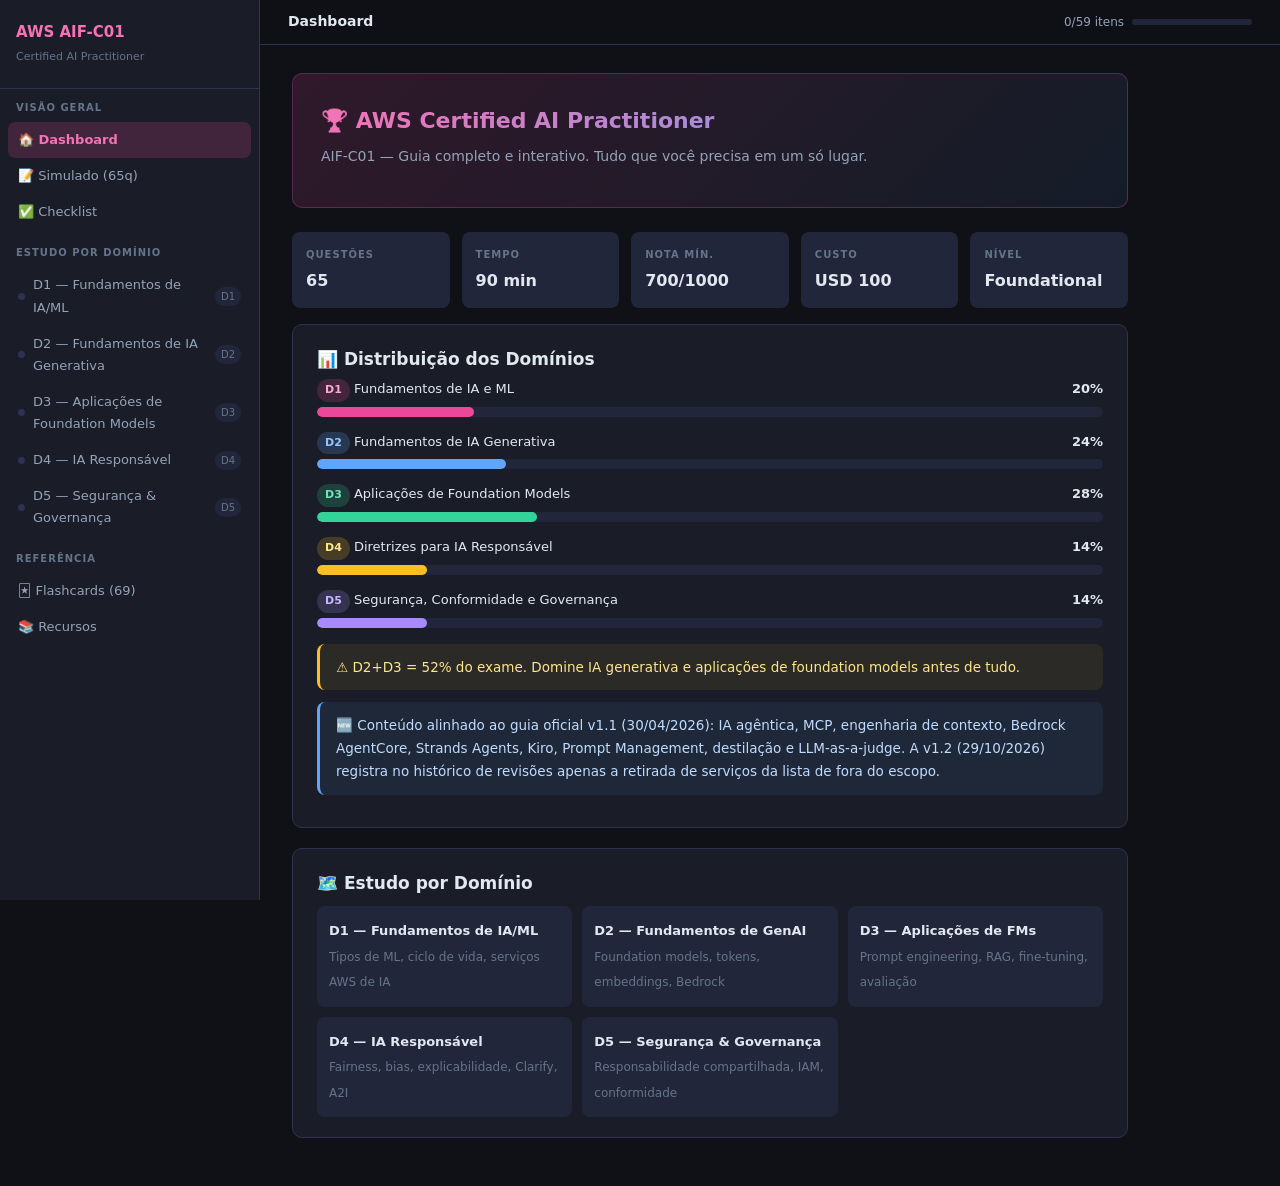
==== commit 36f8ea6c: "Atualiza treinamentos: DVA-C03, planos de suporte AWS e dados de exame - DVA: página migrada para o " ====
--- a/aws_aif_c01_study.html
+++ b/aws_aif_c01_study.html
@@ -62,7 +62,7 @@
     <div class="dbi"><div class="dbh"><span><span class="tag td4">D4</span> Diretrizes para IA Responsável</span><strong>14%</strong></div><div class="dbt"><div class="dbf" style="width:0%;background:#fbbf24" data-t="14"></div></div></div>
     <div class="dbi"><div class="dbh"><span><span class="tag td5">D5</span> Segurança, Conformidade e Governança</span><strong>14%</strong></div><div class="dbt"><div class="dbf" style="width:0%;background:#a78bfa" data-t="14"></div></div></div>
     <div class="al aw" style="margin-top:16px">⚠️ D2+D3 = 52% do exame. Domine IA generativa e aplicações de foundation models antes de tudo.</div>
-    <div class="al ai" style="margin-top:12px">🆕 Conteúdo alinhado ao guia oficial v1.1 (30/04/2026): IA agêntica, MCP, engenharia de contexto, Bedrock AgentCore, Strands Agents, Kiro, Prompt Management, destilação e LLM-as-a-judge.</div>
+    <div class="al ai" style="margin-top:12px">🆕 Conteúdo alinhado ao guia oficial v1.1 (30/04/2026): IA agêntica, MCP, engenharia de contexto, Bedrock AgentCore, Strands Agents, Kiro, Prompt Management, destilação e LLM-as-a-judge. A v1.2 (29/10/2026) registra no histórico de revisões apenas a retirada de serviços da lista de fora do escopo.</div>
   </div>
   <div class="card"><div class="ct">🗺️ Estudo por Domínio</div>
   <div style="display:grid;grid-template-columns:repeat(auto-fill,minmax(200px,1fr));gap:10px;margin-top:8px">
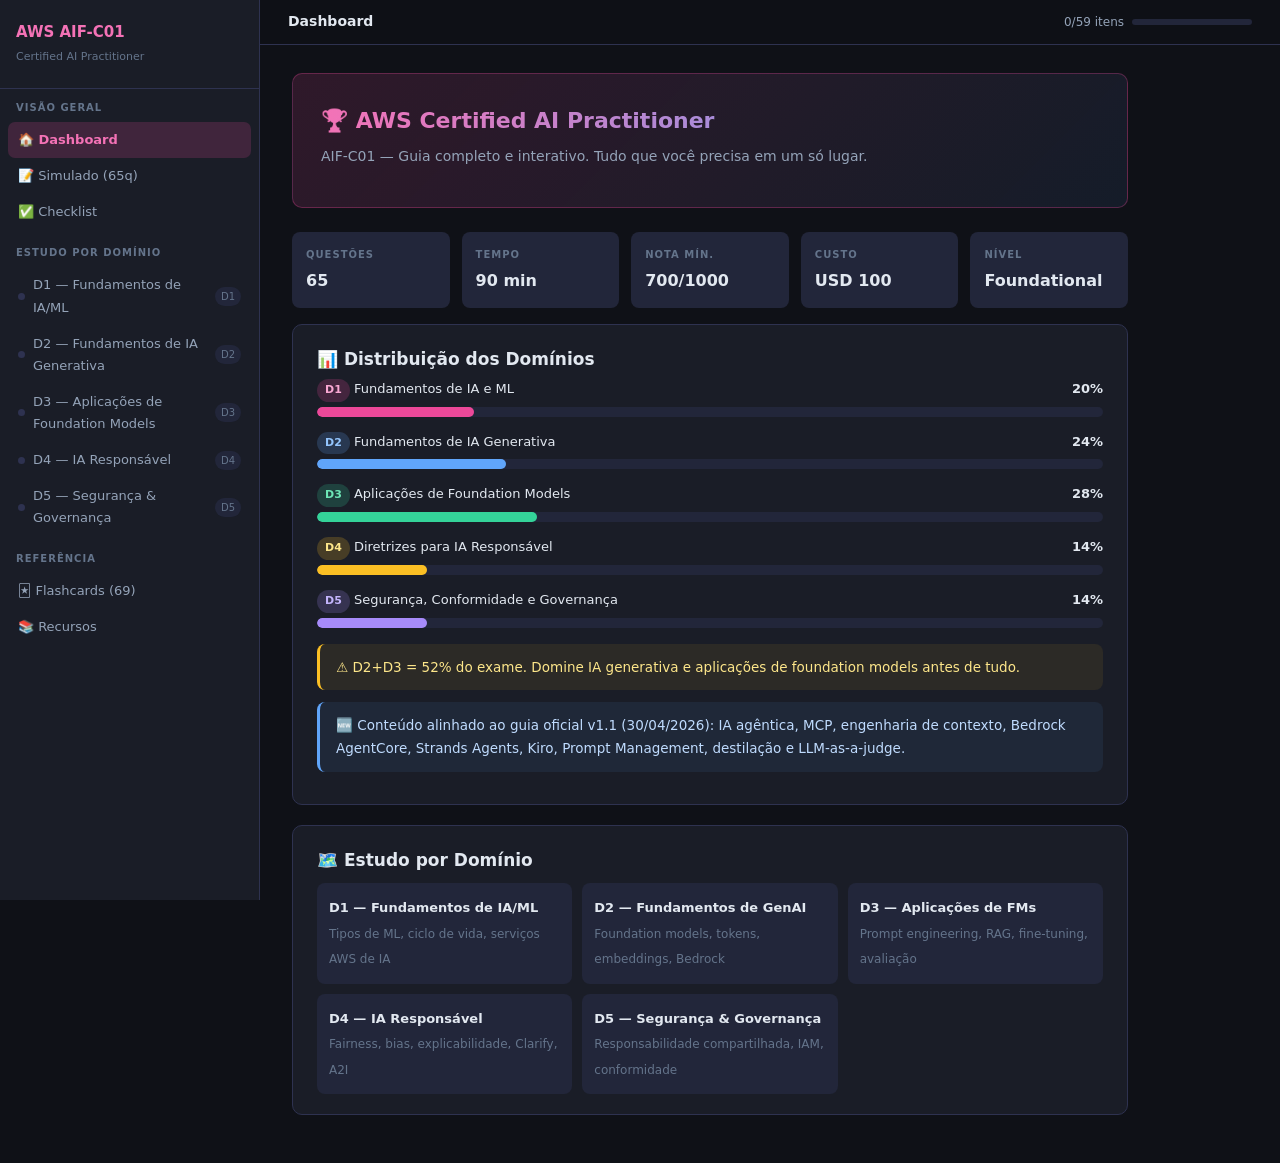
==== commit da611385: "Revert "Atualiza treinamentos: DVA-C03, planos de suporte AWS e dados de exame"" ====
--- a/aws_aif_c01_study.html
+++ b/aws_aif_c01_study.html
@@ -62,7 +62,7 @@
     <div class="dbi"><div class="dbh"><span><span class="tag td4">D4</span> Diretrizes para IA Responsável</span><strong>14%</strong></div><div class="dbt"><div class="dbf" style="width:0%;background:#fbbf24" data-t="14"></div></div></div>
     <div class="dbi"><div class="dbh"><span><span class="tag td5">D5</span> Segurança, Conformidade e Governança</span><strong>14%</strong></div><div class="dbt"><div class="dbf" style="width:0%;background:#a78bfa" data-t="14"></div></div></div>
     <div class="al aw" style="margin-top:16px">⚠️ D2+D3 = 52% do exame. Domine IA generativa e aplicações de foundation models antes de tudo.</div>
-    <div class="al ai" style="margin-top:12px">🆕 Conteúdo alinhado ao guia oficial v1.1 (30/04/2026): IA agêntica, MCP, engenharia de contexto, Bedrock AgentCore, Strands Agents, Kiro, Prompt Management, destilação e LLM-as-a-judge. A v1.2 (29/10/2026) registra no histórico de revisões apenas a retirada de serviços da lista de fora do escopo.</div>
+    <div class="al ai" style="margin-top:12px">🆕 Conteúdo alinhado ao guia oficial v1.1 (30/04/2026): IA agêntica, MCP, engenharia de contexto, Bedrock AgentCore, Strands Agents, Kiro, Prompt Management, destilação e LLM-as-a-judge.</div>
   </div>
   <div class="card"><div class="ct">🗺️ Estudo por Domínio</div>
   <div style="display:grid;grid-template-columns:repeat(auto-fill,minmax(200px,1fr));gap:10px;margin-top:8px">
